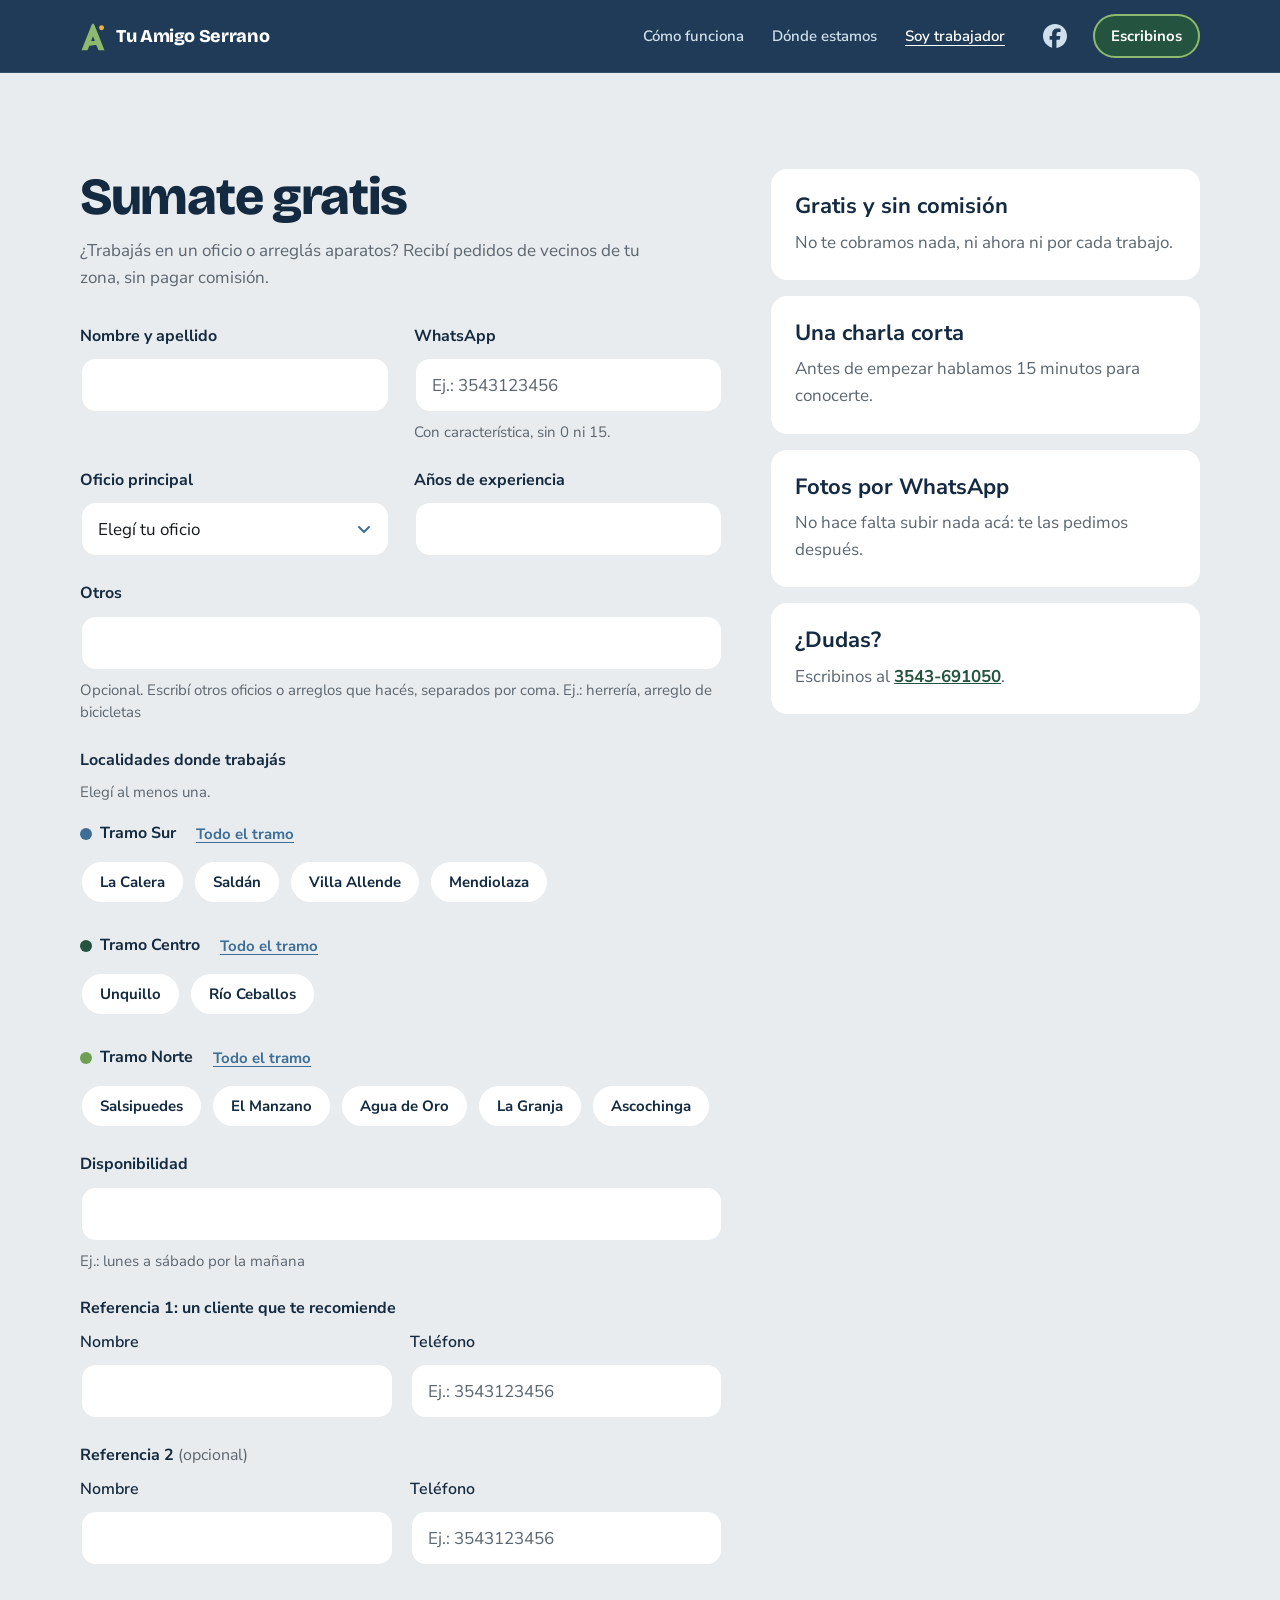
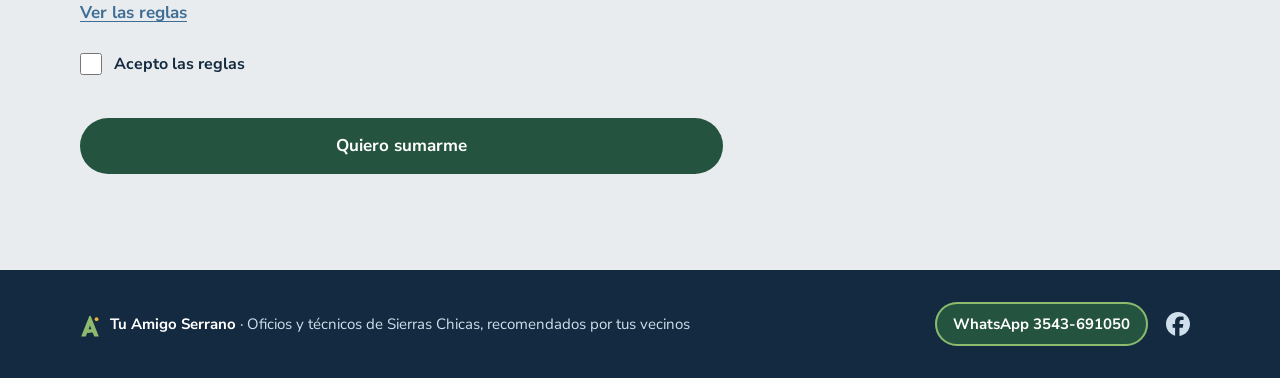
==== sumate.html @ 528a681d "Formulario: "Otros" como texto libre en lugar de los chips de oficios - Se saca la opción "Otro" del" ====
<!DOCTYPE html>
<html lang="es-AR">
<head>
  <meta charset="UTF-8">
  <meta name="viewport" content="width=device-width, initial-scale=1">

  <!-- ===== SEO básico ===== -->
  <title>Sumate gratis · Tu Amigo Serrano</title>
  <meta name="description" content="¿Trabajás en un oficio o arreglás aparatos en Sierras Chicas? Sumate gratis a Tu Amigo Serrano y recibí pedidos de vecinos de tu zona, sin pagar comisión.">
  <meta name="theme-color" content="#1F3B57">

  <!-- ===== Open Graph: cómo se ve el link al compartirlo por WhatsApp/Facebook =====
       Facebook y WhatsApp necesitan la URL COMPLETA de la imagen, no una ruta relativa. -->
  <meta property="og:type" content="website">
  <meta property="og:locale" content="es_AR">
  <meta property="og:site_name" content="Tu Amigo Serrano">
  <meta property="og:title" content="Sumate gratis · Tu Amigo Serrano">
  <meta property="og:description" content="¿Trabajás en un oficio o arreglás aparatos en Sierras Chicas? Sumate gratis a Tu Amigo Serrano y recibí pedidos de vecinos de tu zona, sin pagar comisión.">
  <meta property="og:url" content="https://tuamigoserrano.vercel.app/sumate.html">
  <meta property="og:image" content="https://tuamigoserrano.vercel.app/img/og.png">
  <meta property="og:image:width" content="1200">
  <meta property="og:image:height" content="630">
  <meta property="og:image:alt" content="Logo de Tu Amigo Serrano: una A verde con forma de cerro y un sol amarillo">
  <meta name="twitter:card" content="summary_large_image">

  <!-- ===== Ícono de la pestaña ===== -->
  <link rel="icon" href="img/favicon.svg" type="image/svg+xml">

  <!-- ===== Tipografías (Google Fonts) =====
       preconnect abre la conexión con los servidores de fuentes antes de pedirlas,
       y display=swap muestra el texto enseguida con una fuente de sistema
       mientras se descarga la definitiva (no queda la página en blanco). -->
  <link rel="preconnect" href="https://fonts.googleapis.com">
  <link rel="preconnect" href="https://fonts.gstatic.com" crossorigin>
  <link rel="stylesheet" href="https://fonts.googleapis.com/css2?family=Bricolage+Grotesque:opsz,wght@12..96,800&family=Nunito+Sans:wght@400;600;700&display=swap">

  <link rel="stylesheet" href="css/styles.css">

  <!-- defer: los scripts se ejecutan cuando terminó de cargar el HTML, en este orden -->
  <script src="js/config.js" defer></script>
  <script src="js/main.js" defer></script>
  <script src="js/alta.js" defer></script>
</head>
<body>

  <!-- Link oculto para quien navega con teclado: salta el menú y va directo al contenido -->
  <a class="saltar" href="#contenido">Ir al contenido</a>

  <!-- =====================================================
       1. HEADER (fijo arriba)
       ===================================================== -->
  <header class="cabecera">
    <div class="contenedor cabecera__fila">
      <a class="marca" href="index.html">
        <img class="marca__logo" src="img/logo.svg" alt="" width="26" height="30">
        <span>Tu Amigo Serrano</span>
      </a>

      <!-- En celular este menú se oculta con CSS (queda solo el logo y "Escribinos") -->
      <nav class="menu" aria-label="Secciones de la página">
        <ul>
          <li><a href="index.html#como-funciona">Cómo funciona</a></li>
          <li><a href="index.html#zona">Dónde estamos</a></li>
          <!-- aria-current="page": avisa al lector de pantalla que es la página en la que estás -->
          <li><a href="sumate.html" aria-current="page">Soy trabajador</a></li>
        </ul>
      </nav>

      <!-- Facebook: en celular se oculta con CSS (solo escritorio).
           El href lo pone main.js desde config.js (FACEBOOK_URL); este es el respaldo.
           El SVG es el logo oficial de Facebook (recursos de marca de Meta), en un solo color. -->
      <a class="facebook cabecera__facebook" data-facebook
         href="https://www.facebook.com/profile.php?id=61562444867883"
         target="_blank" rel="noopener" aria-label="Tu Amigo Serrano en Facebook">
        <svg viewBox="0 0 24 24" width="24" height="24" aria-hidden="true" focusable="false">
          <path fill="currentColor" d="M9.101 23.691v-7.98H6.627v-3.667h2.474v-1.58c0-4.085 1.848-5.978 5.858-5.978.401 0 .955.042 1.468.103a8.68 8.68 0 0 1 1.141.195v3.325a8.623 8.623 0 0 0-.653-.036 26.805 26.805 0 0 0-.733-.009c-.707 0-1.259.096-1.675.309a1.686 1.686 0 0 0-.679.622c-.258.42-.374.995-.374 1.752v1.297h3.919l-.386 2.103-.287 1.564h-3.246v8.245C19.396 23.238 24 18.179 24 12.044c0-6.627-5.373-12-12-12s-12 5.373-12 12c0 5.628 3.874 10.35 9.101 11.647Z"/>
        </svg>
      </a>

      <a class="boton boton--principal boton--chico"
         data-wa="general"
         href="https://wa.me/5493543691050?text=Hola!%20Vengo%20de%20la%20web"
         target="_blank" rel="noopener">Escribinos</a>
    </div>
  </header>

  <main id="contenido">

    <!-- =====================================================
         FORMULARIO DE ALTA DE TRABAJADORES
         Las respuestas van al Google Form de siempre (ver js/alta.js).
         Las opciones del desplegable y de los chips NO están acá:
         alta.js las arma desde js/config.js, así hay un solo lugar
         donde tienen que coincidir con el Google Form.
         ===================================================== -->
    <section class="seccion seccion--gris pagina-alta" id="formulario" aria-labelledby="titulo-alta">
      <div class="contenedor">
        <div class="alta">
          <div class="alta__principal">
            <h1 id="titulo-alta">Sumate gratis</h1>
            <p class="alta__bajada">¿Trabajás en un oficio o arreglás aparatos? Recibí pedidos de vecinos de tu zona, sin pagar comisión.</p>

            <!-- novalidate: apagamos los mensajes automáticos del navegador
                 para mostrar los nuestros, al lado de cada campo -->
            <form class="formulario" id="form-alta" novalidate>

              <!-- Campo trampa contra spam: una persona no lo ve ni llega con Tab;
                   los robots completan todos los campos. Si viene lleno, no se envía. -->
              <div class="formulario__trampa" aria-hidden="true">
                <label for="campo-sitio">No completes este campo</label>
                <input type="text" id="campo-sitio" name="sitio" tabindex="-1" autocomplete="off">
              </div>

              <div class="formulario__grilla">
                <div class="campo">
                  <label for="campo-nombre">Nombre y apellido</label>
                  <input type="text" id="campo-nombre" name="nombre" autocomplete="name"
                         aria-describedby="error-nombre">
                  <p class="campo__error" id="error-nombre" hidden></p>
                </div>

                <div class="campo">
                  <label for="campo-whatsapp">WhatsApp</label>
                  <!-- inputmode="numeric": en el celular abre el teclado de números -->
                  <input type="tel" id="campo-whatsapp" name="whatsapp" inputmode="numeric"
                         autocomplete="tel-national" placeholder="Ej.: 3543123456"
                         aria-describedby="ayuda-whatsapp error-whatsapp">
                  <p class="campo__ayuda" id="ayuda-whatsapp">Con característica, sin 0 ni 15.</p>
                  <p class="campo__error" id="error-whatsapp" hidden></p>
                </div>

                <div class="campo">
                  <label for="campo-oficio">Oficio principal</label>
                  <select id="campo-oficio" name="oficio" aria-describedby="error-oficio">
                    <option value="">Elegí tu oficio</option>
                    <!-- alta.js agrega acá los rubros agrupados (<optgroup>) -->
                  </select>
                  <p class="campo__error" id="error-oficio" hidden></p>
                </div>

                <div class="campo">
                  <label for="campo-experiencia">Años de experiencia</label>
                  <input type="number" id="campo-experiencia" name="experiencia" min="0" max="60"
                         inputmode="numeric" aria-describedby="error-experiencia">
                  <p class="campo__error" id="error-experiencia" hidden></p>
                </div>

                <!-- Otros oficios: texto libre, a lo ancho. Es opcional. -->
                <div class="campo campo--ancho">
                  <label for="campo-otros">Otros</label>
                  <input type="text" id="campo-otros" name="otros"
                         aria-describedby="ayuda-otros">
                  <p class="campo__ayuda" id="ayuda-otros">Opcional. Escribí otros oficios o arreglos que hacés, separados por coma. Ej.: herrería, arreglo de bicicletas</p>
                </div>

                <fieldset class="campo campo--ancho" id="grupo-localidades" aria-describedby="ayuda-localidades error-localidades">
                  <legend>Localidades donde trabajás</legend>
                  <p class="campo__ayuda" id="ayuda-localidades">Elegí al menos una.</p>
                  <div class="chips-grupos" data-chips="localidades"></div>
                  <p class="campo__error" id="error-localidades" hidden></p>
                </fieldset>

                <div class="campo campo--ancho">
                  <label for="campo-disponibilidad">Disponibilidad</label>
                  <input type="text" id="campo-disponibilidad" name="disponibilidad"
                         aria-describedby="ayuda-disponibilidad error-disponibilidad">
                  <p class="campo__ayuda" id="ayuda-disponibilidad">Ej.: lunes a sábado por la mañana</p>
                  <p class="campo__error" id="error-disponibilidad" hidden></p>
                </div>

                <!-- Solo aparece si el oficio la pide (alta.js le saca el "hidden") -->
                <div class="campo campo--ancho" id="bloque-matricula" hidden>
                  <label for="campo-matricula">Matrícula</label>
                  <input type="text" id="campo-matricula" name="matricula"
                         aria-describedby="ayuda-matricula error-matricula">
                  <p class="campo__ayuda" id="ayuda-matricula">Tu oficio la pide. Poné el número de tu matrícula.</p>
                  <p class="campo__error" id="error-matricula" hidden></p>
                </div>

                <fieldset class="campo campo--ancho referencia">
                  <legend>Referencia 1: un cliente que te recomiende</legend>
                  <div class="referencia__fila">
                    <div class="campo">
                      <label for="campo-ref1-nombre">Nombre</label>
                      <input type="text" id="campo-ref1-nombre" name="ref1Nombre" aria-describedby="error-ref1-nombre">
                      <p class="campo__error" id="error-ref1-nombre" hidden></p>
                    </div>
                    <div class="campo">
                      <label for="campo-ref1-telefono">Teléfono</label>
                      <input type="tel" id="campo-ref1-telefono" name="ref1Telefono" inputmode="numeric"
                             placeholder="Ej.: 3543123456" aria-describedby="error-ref1-telefono">
                      <p class="campo__error" id="error-ref1-telefono" hidden></p>
                    </div>
                  </div>
                </fieldset>

                <fieldset class="campo campo--ancho referencia">
                  <legend>Referencia 2 <span class="campo__opcional">(opcional)</span></legend>
                  <div class="referencia__fila">
                    <div class="campo">
                      <label for="campo-ref2-nombre">Nombre</label>
                      <input type="text" id="campo-ref2-nombre" name="ref2Nombre" aria-describedby="error-ref2-nombre">
                      <p class="campo__error" id="error-ref2-nombre" hidden></p>
                    </div>
                    <div class="campo">
                      <label for="campo-ref2-telefono">Teléfono</label>
                      <input type="tel" id="campo-ref2-telefono" name="ref2Telefono" inputmode="numeric"
                             placeholder="Ej.: 3543123456" aria-describedby="error-ref2-telefono">
                      <p class="campo__error" id="error-ref2-telefono" hidden></p>
                    </div>
                  </div>
                </fieldset>

                <div class="campo campo--ancho reglas">
                  <details class="reglas__detalle">
                    <summary>Ver las reglas</summary>
                    <ul>
                      <li>Tu Amigo Serrano no publica trabajos en grupos. Cuando un vecino necesita tu oficio en tu zona, le pasamos tu ficha con tu WhatsApp y te escribe directo.</li>
                      <li>Al sumarte, aceptás que compartamos con los vecinos tu nombre, oficio, zonas, fotos de trabajos y número de WhatsApp.</li>
                      <li>El precio y las condiciones se arreglan entre vecino y trabajador. Tu Amigo Serrano conecta: no cobra comisión ni garantiza el trabajo.</li>
                      <li>Si te escribe un vecino, respondele aunque no puedas tomar el trabajo. Si por un tiempo no podés trabajar, avisanos y te pausamos.</li>
                      <li>Después de cada trabajo le pedimos al vecino una calificación. Si varios vecinos cuentan que no respondiste o califican mal, tenemos una charla; si se repite, te damos de baja.</li>
                    </ul>
                  </details>
                  <label class="casilla" for="campo-reglas">
                    <input type="checkbox" id="campo-reglas" name="reglas" aria-describedby="error-reglas">
                    <span>Acepto las reglas</span>
                  </label>
                  <p class="campo__error" id="error-reglas" hidden></p>
                </div>
              </div>

              <button type="submit" class="boton boton--principal formulario__enviar">Quiero sumarme</button>

              <!-- Aparece solo si el envío falla (sin conexión, por ejemplo).
                   role="alert": el lector de pantalla lo lee apenas aparece. -->
              <div class="formulario__fallo" id="alta-fallo" role="alert" hidden>
                <p><strong>No pudimos enviar tus datos.</strong> Probá de nuevo o mandalos por otro lado:</p>
                <div class="formulario__fallo-botones">
                  <a class="boton boton--principal" data-wa="trabajador"
                     href="https://wa.me/5493543691050?text=Hola!%20Vengo%20de%20la%20web.%20Quiero%20sumarme%20como%20trabajador"
                     target="_blank" rel="noopener">Mandalos por WhatsApp</a>
                  <a class="boton boton--contorno" data-form-publico
                     href="https://docs.google.com/forms/d/e/1FAIpQLScAekNS8ABDVobP8eklaVd2Vm4YQK9P3HWnzALeqefobJh5tw/viewform"
                     target="_blank" rel="noopener">Completar el formulario de Google</a>
                </div>
              </div>

              <!-- Sin JavaScript el formulario no puede enviar: ofrecemos el de Google -->
              <noscript>
                <p class="formulario__sin-js">Para sumarte, completá el
                  <a href="https://docs.google.com/forms/d/e/1FAIpQLScAekNS8ABDVobP8eklaVd2Vm4YQK9P3HWnzALeqefobJh5tw/viewform" target="_blank" rel="noopener">formulario de Google</a>.</p>
              </noscript>
            </form>

            <!-- Reemplaza al formulario cuando se envió bien. tabindex="-1" deja
                 mandarle el foco desde JS, para que el lector de pantalla lo lea. -->
            <div class="alta__listo" id="alta-listo" tabindex="-1" hidden>
              <p></p>
            </div>
          </div>

          <!-- Tarjetas al costado (en celular quedan debajo del botón) -->
          <ul class="alta__tarjetas">
            <li class="razon">
              <h3>Gratis y sin comisión</h3>
              <p>No te cobramos nada, ni ahora ni por cada trabajo.</p>
            </li>
            <li class="razon">
              <h3>Una charla corta</h3>
              <p>Antes de empezar hablamos 15 minutos para conocerte.</p>
            </li>
            <li class="razon">
              <h3>Fotos por WhatsApp</h3>
              <p>No hace falta subir nada acá: te las pedimos después.</p>
            </li>
            <li class="razon">
              <h3>¿Dudas?</h3>
              <p>Escribinos al
                <a class="alta__link" data-wa="general"
                   href="https://wa.me/5493543691050?text=Hola!%20Vengo%20de%20la%20web"
                   target="_blank" rel="noopener"><span data-wa-numero>3543-691050</span></a>.</p>
            </li>
          </ul>
        </div>
      </div>
    </section>

  </main>


  <!-- =====================================================
       9. FOOTER
       ===================================================== -->
  <footer class="pie">
    <div class="contenedor pie__fila">
      <p class="pie__marca">
        <img src="img/logo.svg" alt="" width="20" height="24">
        <span><strong>Tu Amigo Serrano</strong> · Oficios y técnicos de Sierras Chicas, recomendados por tus vecinos</span>
      </p>
      <div class="pie__acciones">
        <!-- El número (data-wa-numero) lo completa main.js desde config.js -->
        <a class="boton boton--principal boton--chico pie__whatsapp"
           data-wa="general"
           href="https://wa.me/5493543691050?text=Hola!%20Vengo%20de%20la%20web"
           target="_blank" rel="noopener">WhatsApp <span data-wa-numero>3543-691050</span></a>
        <a class="facebook" data-facebook
           href="https://www.facebook.com/profile.php?id=61562444867883"
           target="_blank" rel="noopener" aria-label="Tu Amigo Serrano en Facebook">
          <svg viewBox="0 0 24 24" width="24" height="24" aria-hidden="true" focusable="false">
            <path fill="currentColor" d="M9.101 23.691v-7.98H6.627v-3.667h2.474v-1.58c0-4.085 1.848-5.978 5.858-5.978.401 0 .955.042 1.468.103a8.68 8.68 0 0 1 1.141.195v3.325a8.623 8.623 0 0 0-.653-.036 26.805 26.805 0 0 0-.733-.009c-.707 0-1.259.096-1.675.309a1.686 1.686 0 0 0-.679.622c-.258.42-.374.995-.374 1.752v1.297h3.919l-.386 2.103-.287 1.564h-3.246v8.245C19.396 23.238 24 18.179 24 12.044c0-6.627-5.373-12-12-12s-12 5.373-12 12c0 5.628 3.874 10.35 9.101 11.647Z"/>
          </svg>
        </a>
      </div>
    </div>
  </footer>

</body>
</html>
---- css/styles.css ----
/* =========================================================
   TU AMIGO SERRANO · Estilos
   ---------------------------------------------------------
   Enfoque "mobile first": los estilos base son para celular
   y con @media (min-width: ...) agregamos cambios para
   pantallas más anchas.

   Índice
   1. Variables (colores, tipografías, medidas)
   2. Base y reseteo
   3. Utilidades: contenedor, secciones, botones
   4. Header
   5. Hero
   6. Cómo funciona
   7. Oficios
   8. Por qué
   9. Dónde estamos
   10. Trabajadores: acceso y formulario de alta (y el ícono de Facebook)
   11. Preguntas frecuentes
   12. Footer
   13. Botón flotante
   14. Pantallas medianas y grandes
   15. Movimiento reducido
   ========================================================= */


/* ---------- 1. Variables ---------- */
:root {
  /* Paleta de la marca */
  --azul-profundo: #142A40;
  --azul-noche: #1F3B57;
  --azul-lago: #3E6E96;
  --celeste-niebla: #CFE0EC;
  --verde-loma: #8DBA6E;
  --verde-serrano: #24543F;
  --verde-serrano-hover: #2E6A50;     /* hover del botón principal */
  --verde-loma-texto: #6E9F55;        /* verde loma que se lee sobre blanco (textos grandes, íconos) */
  --amarillo-sol: #F2B33D;
  --negro-carbon: #15191D;
  --gris-piedra: #5B6670;
  --gris-niebla: #E9ECEE;
  --blanco: #FFFFFF;
  --rojo-error: #B42318;              /* SOLO errores de formulario (agregado 23/11) */

  /* Colores de cada tramo (pueblos, mapa y formulario de alta) */
  --color-sur: var(--azul-lago);
  --color-centro: var(--verde-serrano);
  --color-norte: var(--verde-loma-texto);

  /* Tipografías */
  --fuente-titulos: "Bricolage Grotesque", system-ui, sans-serif;
  --fuente-texto: "Nunito Sans", system-ui, sans-serif;

  /* Tamaños de letra con clamp(mínimo, ideal, máximo):
     crecen con el ancho de pantalla (vw) pero nunca pasan los límites. */
  --tam-h1: clamp(2.25rem, 1.6rem + 2.8vw, 3.25rem);    /* 36px → 52px */
  --tam-h2: clamp(1.875rem, 1.55rem + 1.4vw, 2.5rem);   /* 30px → 40px */
  --tam-h3: clamp(1.1875rem, 1.1rem + 0.4vw, 1.375rem); /* 19px → 22px */
  --tam-texto: 1.0625rem;                               /* 17px */
  --tam-chico: 0.9375rem;                               /* 15px */

  /* Medidas */
  --ancho-max: 1120px;
  --margen-lateral: 16px;
  --alto-header: 64px;

  /* Radios: más grande cuanto más grande es la pieza */
  --radio-bloque: 28px;
  --radio-tarjeta: 16px;
  --radio-pildora: 999px;

  /* Color del contorno de foco (se cambia en zonas oscuras) */
  --foco: var(--azul-lago);
}


/* ---------- 2. Base y reseteo ---------- */
*,
*::before,
*::after {
  box-sizing: border-box;
}

html {
  scroll-behavior: smooth;           /* las anclas (#seccion) se deslizan suave */
  -webkit-text-size-adjust: 100%;
}

body {
  margin: 0;
  background: var(--blanco);
  color: var(--negro-carbon);
  font-family: var(--fuente-texto);
  font-size: var(--tam-texto);
  line-height: 1.6;
}

h1, h2, h3, p, ul, ol {
  margin: 0;
}

h1, h2 {
  font-family: var(--fuente-titulos);
  font-weight: 800;
  letter-spacing: -0.025em;          /* levemente negativo, como pide la marca */
  line-height: 1.08;
  color: var(--azul-profundo);
  text-wrap: balance;                /* reparte mejor las palabras entre líneas */
}

h1 { font-size: var(--tam-h1); }
h2 { font-size: var(--tam-h2); margin-bottom: 1.75rem; }

h3 {
  font-size: var(--tam-h3);
  font-weight: 700;
  line-height: 1.25;
  color: var(--azul-profundo);
}

/* El atributo hidden siempre oculta, aunque una clase le ponga display */
[hidden] {
  display: none !important;
}

img, svg {
  display: block;
  max-width: 100%;
}

a {
  color: inherit;
}

/* Foco visible para quien navega con teclado (Tab).
   :focus-visible no aparece al hacer clic con el mouse. */
:focus-visible {
  outline: 3px solid var(--foco);
  outline-offset: 3px;
  border-radius: 4px;
}

/* Las secciones quedan un poco más abajo al saltar con un ancla,
   para que el header fijo no tape el título. */
[id] {
  scroll-margin-top: calc(var(--alto-header) + 12px);
}

/* Link "Ir al contenido": escondido hasta que recibe foco */
.saltar {
  position: absolute;
  left: 16px;
  top: -100px;
  z-index: 100;
  padding: 12px 16px;
  background: var(--verde-serrano);
  color: var(--blanco);
  font-weight: 700;
  border-radius: 8px;
}
.saltar:focus {
  top: 12px;
}


/* ---------- 3. Utilidades ---------- */

/* Contenedor centrado de 1120px como máximo */
.contenedor {
  width: 100%;
  max-width: calc(var(--ancho-max) + var(--margen-lateral) * 2);
  margin-inline: auto;
  padding-inline: var(--margen-lateral);
}

.contenedor--angosto {
  max-width: calc(820px + var(--margen-lateral) * 2);
}

/* Espaciado vertical de todas las secciones */
.seccion {
  padding-block: clamp(56px, 9vw, 96px);
}

/* Para secciones que siguen a otra del mismo color: sin espacio arriba */
.seccion--sin-arriba {
  padding-top: 0;
}

.seccion--gris {
  background: var(--gris-niebla);
}

/* Botones: son <a> con aspecto de botón */
.boton {
  display: inline-flex;
  align-items: center;
  justify-content: center;
  min-height: 48px;                  /* más de 44px: fácil de tocar con el dedo */
  padding: 10px 24px;
  border-radius: var(--radio-pildora);
  font-family: var(--fuente-texto);
  font-weight: 700;
  font-size: 1rem;
  line-height: 1.2;
  text-align: center;
  text-decoration: none;
  transition: background-color 0.15s, border-color 0.15s;
}

.boton--principal {
  background: var(--verde-serrano);
  color: var(--blanco);
  /* borde verde loma: separa el botón de los fondos azul noche */
  box-shadow: inset 0 0 0 2px var(--verde-loma);
}
.boton--principal:hover {
  background: var(--verde-serrano-hover);
}

.boton--secundario {
  border: 2px solid var(--celeste-niebla);
  color: var(--blanco);
}
.boton--secundario:hover {
  background: rgba(207, 224, 236, 0.12);
}

.boton--chico {
  min-height: 44px;
  padding: 8px 18px;
  font-size: 0.9375rem;
}

/* Lista horizontal separada por puntos "·" (localidades, herramientas).
   El punto lo agrega el CSS DESPUÉS de cada elemento menos el último:
   así, si la línea se corta, el punto queda al final y no al principio. */
.lista-puntos {
  display: flex;
  flex-wrap: wrap;
  padding: 0;
  list-style: none;
}
.lista-puntos li:not(:last-child)::after {
  content: "·";
  margin-inline: 0.45em;
  opacity: 0.7;
}


/* ---------- 4. Header ---------- */
.cabecera {
  position: sticky;                  /* queda pegado arriba al bajar */
  top: 0;
  z-index: 50;
  background: var(--azul-noche);
  border-bottom: 1px solid rgba(207, 224, 236, 0.12);
  --foco: var(--amarillo-sol);
}

.cabecera__fila {
  display: flex;
  align-items: center;
  justify-content: space-between;
  gap: 16px;
  min-height: var(--alto-header);
}

.marca {
  display: flex;
  align-items: center;
  gap: 10px;
  min-height: 44px;
  color: var(--blanco);
  font-family: var(--fuente-titulos);
  font-weight: 800;
  font-size: 1.125rem;
  letter-spacing: -0.02em;
  text-decoration: none;
  white-space: nowrap;               /* el nombre nunca se parte en dos líneas */
}

.marca__logo {
  width: 26px;
  height: auto;
}

/* En celular el menú no se muestra (ver media query más abajo) */
.menu {
  display: none;
}

.menu ul {
  display: flex;
  gap: 4px;
  padding: 0;
  list-style: none;
}

.menu a {
  display: inline-flex;
  align-items: center;
  min-height: 44px;
  padding-inline: 12px;
  color: var(--celeste-niebla);
  font-weight: 600;
  font-size: 0.9375rem;
  text-decoration: none;
}
/* La página en la que estás (sumate.html): blanco y subrayado */
.menu a[aria-current="page"] {
  color: var(--blanco);
  text-decoration: underline;
  text-underline-offset: 4px;
}
.menu a:hover {
  color: var(--blanco);
  text-decoration: underline;
  text-underline-offset: 4px;
}


/* ---------- 5. Hero ---------- */
.hero {
  position: relative;
  background: var(--azul-noche);
  color: var(--celeste-niebla);
  padding-top: 32px;
  /* espacio extra abajo para la silueta de las sierras */
  padding-bottom: clamp(170px, 19vw, 250px);   /* lugar para la cinta de oficios y las sierras */
  --foco: var(--amarillo-sol);
  overflow-x: clip;                  /* las lomas son más anchas que la pantalla para poder moverse */
}

.hero__grilla {
  display: grid;
  gap: 24px;
}

.hero__texto {
  max-width: 34rem;
}

.hero__antetitulo {
  margin-bottom: 14px;
  color: var(--verde-loma);
  font-weight: 700;
  font-size: 0.8125rem;
  letter-spacing: 0.1em;
  text-transform: uppercase;
}

.hero h1 {
  color: var(--blanco);
}

.hero__bajada {
  margin-top: 18px;
  font-size: 1.125rem;
  max-width: 30rem;
}

.hero__botones {
  display: flex;
  flex-wrap: wrap;
  gap: 12px;
  margin-top: 28px;
}

.hero__nota {
  margin-top: 16px;
  font-size: var(--tam-chico);
}

/* ---------- Ejemplo del hero: pedido de Claudia + card de Diego ----------
   .hero__visual es la "mesa": la foto ocupa todo y las dos tarjetas se
   apoyan encima con position: absolute (en % para que acompañen el tamaño).
   Al cargar aparecen en orden: pedido → línea → card. */
.hero__visual {
  position: relative;
  /* Ancho máximo: en tablet la foto no crece tanto, y así el pedido
     (que asoma 8% arriba) y la card (16% abajo) entran en estos márgenes
     sin tapar la nota ni la cinta de oficios. */
  max-width: 440px;
  margin-top: 40px;                  /* lugar para el pedido que asoma por arriba */
  margin-bottom: 80px;               /* y para la card que asoma por abajo */
}
.hero__visual .hero__foto { aspect-ratio: 1 / 1; }   /* en celular, cuadrada: entran las dos tarjetas */
.hero__conexion {
  position: absolute;
  inset: 0;
  width: 100%;
  height: 100%;
  z-index: 2;
  overflow: visible;
  pointer-events: none;
  transform: scaleX(-1);             /* en celular va de izquierda a derecha */
  animation: aparece 0.5s ease-out 1s both;
}
.hero__conexion path {
  fill: none;
  stroke: var(--verde-loma);
  stroke-width: 2.5;
  stroke-dasharray: 6 6;
  vector-effect: non-scaling-stroke; /* el grosor no se deforma con el viewBox */
}

.pedido {
  position: absolute;
  z-index: 3;
  top: -8%;
  left: 3%;
  width: 66%;
  max-width: 270px;
  padding: 12px;
  border: 2px solid var(--celeste-niebla);
  border-radius: 14px;
  background: var(--azul-profundo);
  color: var(--blanco);
  box-shadow: 0 12px 28px rgba(0, 0, 0, 0.45);
  rotate: -3deg;
  animation: aparece 0.5s ease-out 0.5s both;
}
.pedido__cabecera {
  display: flex;
  align-items: center;
  gap: 10px;
}
.pedido__inicial {
  display: grid;
  place-items: center;
  flex: none;
  width: 36px;
  height: 36px;
  border-radius: 50%;
  background: var(--verde-loma);
  color: var(--azul-profundo);
  font-family: var(--fuente-titulos);
  font-weight: 800;
}
.pedido__chat {
  display: block;
  white-space: nowrap;
  font-size: 0.75rem;
  color: var(--celeste-niebla);
}
.pedido__nombre {
  display: block;
  font-family: var(--fuente-titulos);
  font-weight: 800;
  font-size: 1rem;
}
/* El mensaje, como un globito de chat */
.pedido__mensaje {
  margin: 10px 0 0;
  padding: 8px 10px;
  border-radius: 10px 10px 10px 3px;
  background: rgba(207, 224, 236, 0.14);
  font-size: 0.9375rem;
  line-height: 1.35;
}

.hero__card {
  position: absolute;
  z-index: 2;
  right: 3%;
  bottom: -16%;
  width: 50%;
  height: auto;
  border-radius: 12px;
  box-shadow: 0 18px 40px rgba(10, 20, 35, 0.45);
  rotate: -4deg;
  transition: rotate 0.25s, translate 0.25s, scale 0.25s, box-shadow 0.25s;
  animation: aparece 0.5s ease-out 1.3s both;
}
/* Al pasar el mouse: se endereza y se levanta */
.hero__visual:hover .hero__card {
  rotate: 0deg;
  translate: 0 -8px;
  scale: 1.04;
  box-shadow: 0 28px 56px rgba(10, 20, 35, 0.55);
}

@keyframes aparece {
  from { opacity: 0; transform: translateY(12px); }
}
/* La línea no puede usar transform en la animación (ya tiene scaleX) */
.hero__conexion { animation-name: aparece-linea; }
@keyframes aparece-linea {
  from { opacity: 0; }
}

/* ---------- Cinta de oficios del hero ----------
   Una fila de botones que se desliza sin fin. El truco: la lista está
   dos veces seguida (main.js la copia) y la animación corre la pista
   justo la mitad (-50%). Cuando termina, vuelve al inicio, y como la
   segunda mitad es igual a la primera, no se nota el salto. */
.cinta {
  position: absolute;
  left: 0;
  right: 0;
  bottom: clamp(80px, 8.5vw, 120px);   /* apoyada justo arriba de las lomas */
  z-index: 1;
  overflow: hidden;
  /* los bordes se desvanecen: la máscara es transparente en las puntas */
  -webkit-mask-image: linear-gradient(90deg, transparent, #000 8%, #000 92%, transparent);
          mask-image: linear-gradient(90deg, transparent, #000 8%, #000 92%, transparent);
}
.cinta__pista {
  display: flex;
  width: max-content;
  animation: cinta-pasa 45s linear infinite;
}
/* Con el mouse encima o al llegar con Tab, se frena para poder tocar */
.cinta:hover .cinta__pista,
.cinta:focus-within .cinta__pista {
  animation-play-state: paused;
}
.cinta__lista {
  display: flex;
  gap: 12px;
  margin: 0;
  padding: 4px 12px 4px 0;            /* el 12px de la derecha = el gap, así las dos mitades miden igual */
  list-style: none;
}
.cinta__oficio {
  display: inline-flex;
  align-items: center;
  min-height: 40px;
  padding: 6px 16px;
  border: 1.5px solid rgba(207, 224, 236, 0.45);
  border-radius: var(--radio-pildora);
  background: rgba(255, 255, 255, 0.06);
  color: var(--celeste-niebla);
  font-weight: 700;
  font-size: 0.875rem;
  white-space: nowrap;
  text-decoration: none;
  transition: background-color 0.15s, border-color 0.15s;
}
.cinta__oficio:hover {
  background: var(--verde-serrano);
  border-color: var(--verde-loma);
  color: var(--blanco);
}
@keyframes cinta-pasa {
  to { transform: translateX(-50%); }
}

/* Foto de la zona. En celular va debajo del texto, apaisada. */
.hero__foto {
  margin: 8px 0 0;
  border-radius: var(--radio-bloque);
  overflow: hidden;
  aspect-ratio: 16 / 10;
}
.hero__foto img {
  width: 100%;
  height: 100%;
  object-fit: cover;
  object-position: 50% 30%;
}

/* ---------- Sierras del hero: dos capas y el sol ----------
   El sol va detrás de las lomas (en el HTML está antes) y sale una vez. */
.hero__sierras {
  position: absolute;
  left: 0;
  bottom: -1px;                       /* -1px evita una rayita con la sección de abajo */
  width: 100%;
  height: clamp(70px, 10vw, 150px);
}
.hero__sierras { overflow: visible; }
/* Las lomas se ondulan al scrollear: main.js redibuja su forma
   (el atributo "d" del path) en cada cuadro. Ver main.js. */
.hero__loma-atras    { fill: #2D5374; }            /* azul lago mezclado con el cielo */
.hero__loma-adelante { fill: var(--verde-serrano); }
.hero__sol {
  position: absolute;
  left: clamp(40px, 16vw, 230px);
  bottom: clamp(36px, 5.5vw, 80px);    /* asoma entre las lomas, debajo de la cinta */
  width: clamp(24px, 2.6vw, 38px);
  height: auto;
  fill: var(--amarillo-sol);
  translate: 0 calc(var(--scroll, 0) * 60px);   /* al bajar, el sol se esconde */
  animation: sol-sale 2.4s cubic-bezier(0.2, 0.7, 0.2, 1) 0.3s both;
}
@keyframes sol-sale {
  from { transform: translateY(70px); }
  to   { transform: translateY(0); }
}


/* ---------- 6. Cómo funciona ---------- */
.pasos {
  display: grid;
  gap: 16px;
  padding: 0;
  list-style: none;
}

.paso {
  padding: 24px;
  background: var(--gris-niebla);
  border-radius: var(--radio-tarjeta);
}

/* Animación de "Cómo funciona" (una sola vez, al llegar a la sección).
   main.js agrega "pasos--animado" al cargar y "pasos--en-vista" cuando se ve.
   Sin JavaScript, los pasos se ven normales. */
.pasos--animado .paso {
  opacity: 0;
  transform: translateY(14px);
}
.pasos--en-vista .paso {
  animation: paso-aparece 0.5s ease-out forwards;
}
.pasos--en-vista .paso:nth-child(2) { animation-delay: 0.25s; }
.pasos--en-vista .paso:nth-child(3) { animation-delay: 0.5s; }
@keyframes paso-aparece {
  /* "none" (y no translateY(0)) para que al terminar la tarjeta no quede
     como capa aparte y la pelotita pueda pasar por debajo de los números */
  to { opacity: 1; transform: none; }
}

/* Pelotita que recorre los pasos (solo en pantallas anchas, ver sección 14).
   main.js la mueve según cuánto scrolleaste dentro de la sección y
   le pone "paso__numero--alcanzado" a cada número que ya pasó. */
.pasos { position: relative; z-index: 0; }
.pasos__pelotita { display: none; }
.paso__numero {
  position: relative;
  z-index: 2;                        /* por encima de la pelotita */
  transition: background-color 0.3s, transform 0.3s;
}
.paso__numero.paso__numero--alcanzado {   /* doble clase: gana a la regla de .paso__numero */
  background: var(--verde-serrano);
  transform: scale(1.12);
}

.paso__numero {
  display: grid;
  place-items: center;
  width: 40px;
  height: 40px;
  margin-bottom: 16px;
  border-radius: 50%;
  background: var(--azul-noche);
  color: var(--blanco);
  font-family: var(--fuente-titulos);
  font-weight: 800;
  font-size: 1.125rem;
}

.paso h3,
.razon h3 {
  margin-bottom: 8px;
}

.paso p,
.razon p {
  color: var(--gris-piedra);
}


/* ---------- 7. Rubros ---------- */
.rubros {
  display: grid;
  gap: 24px;
}
.rubros__grupo h3 {
  margin-bottom: 10px;
  font-size: 1.0625rem;
  color: var(--azul-noche);
}
.rubros__mas {
  display: flex;
  flex-wrap: wrap;
  align-items: center;
  gap: 12px;
  margin-top: 24px;
  color: var(--gris-piedra);
}
.oficios {
  display: flex;
  flex-wrap: wrap;
  gap: 10px;
  padding: 0;
  list-style: none;
}

.etiqueta {
  display: inline-flex;
  align-items: center;
  min-height: 44px;
  padding: 8px 18px;
  border: 2px solid var(--gris-niebla);
  border-radius: var(--radio-pildora);
  background: var(--blanco);
  color: var(--azul-profundo);
  font-weight: 700;
  font-size: var(--tam-chico);
}

/* El link "¿No lo ves? Preguntanos": borde punteado para que se note que se toca */
.etiqueta--otro {
  border: 2px dashed var(--azul-lago);
  text-decoration: none;
}
.etiqueta--otro:hover {
  background: var(--celeste-niebla);
  border-style: solid;
}

/* La sección entera en verde serrano: el bloque de color de la marca.
   Títulos en blanco y verde loma, chips blancos con texto verde. */
.seccion--verde {
  background: var(--verde-serrano);
  color: var(--celeste-niebla);
  --foco: var(--amarillo-sol);       /* el contorno de teclado se tiene que ver sobre verde */
}
.seccion--verde h2 { color: var(--blanco); }
.seccion--verde .rubros__grupo h3 { color: var(--verde-loma); }
.seccion--verde .rubros__mas { color: var(--celeste-niebla); }
.seccion--verde .etiqueta {
  border-color: var(--blanco);
  color: var(--verde-serrano);
}
.seccion--verde .etiqueta--otro {
  background: transparent;
  border: 2px dashed var(--verde-loma);
  color: var(--blanco);
}
.seccion--verde .etiqueta--otro:hover {
  background: rgba(255, 255, 255, 0.1);
  border-style: solid;
}


/* ---------- 8. Por qué ---------- */
.razones {
  display: grid;
  gap: 16px;
  padding: 0;
  list-style: none;
}

.razon {
  padding: 24px;
  background: var(--blanco);
  border-radius: var(--radio-tarjeta);
}



/* ---------- 9. Dónde estamos: pueblos + mapa real ----------
   A la izquierda, el título y los pueblos por tramo (botones).
   A la derecha, el mapa (Leaflet + OpenStreetMap). */
.zona {
  display: grid;
  gap: 24px;
}
.zona__texto > p {
  max-width: 28rem;
  margin-top: -0.75rem;
  color: var(--gris-piedra);
}
.zona__texto > .zona__nota {
  margin-top: 20px;
  font-size: var(--tam-chico);
}

.tramos {
  display: grid;
  gap: 16px;
  margin-top: 20px;
  padding: 0;
  list-style: none;
}
.tramo--sur    { --color-tramo: var(--color-sur); }
.tramo--centro { --color-tramo: var(--color-centro); }
.tramo--norte  { --color-tramo: var(--color-norte); }
.tramo__nombre {
  display: flex;
  align-items: center;
  gap: 8px;
  margin-bottom: 8px;
  font-size: 1rem;
}
.tramo__nombre::before {
  content: "";
  width: 12px;
  height: 12px;
  border-radius: 50%;
  background: var(--color-tramo);
}
.tramo__pueblos {
  display: flex;
  flex-wrap: wrap;
  gap: 8px;
  padding: 0;
  list-style: none;
}
.chip-pueblo {
  min-height: 44px;
  padding: 8px 16px;
  border: 2px solid var(--gris-niebla);
  border-radius: var(--radio-pildora);
  background: var(--blanco);
  color: var(--azul-profundo);
  font: inherit;
  font-weight: 700;
  font-size: var(--tam-chico);
  cursor: pointer;
  transition: border-color 0.15s, background-color 0.15s;
}
.chip-pueblo:hover { border-color: var(--color-tramo); }
.chip-pueblo[aria-pressed="true"] {
  background: var(--color-tramo);
  border-color: var(--color-tramo);
  color: var(--blanco);
}

/* El mapa */
.zona__marco {
  position: relative;
  /* Leaflet usa z-index altos (hasta 1000) para sus capas y botones.
     "isolation: isolate" los encierra dentro del marco: así el mapa
     nunca pasa por encima del header fijo (que tiene z-index 50). */
  isolation: isolate;
  z-index: 0;
  border: 1px solid #D5DCE1;
  border-radius: var(--radio-tarjeta);
  overflow: hidden;
}
.zona__mapa {
  height: min(70vh, 640px);
  min-height: 380px;
  background: var(--gris-niebla);        /* se ve mientras cargan las imágenes */
}
.zona__capas {                            /* botones Mapa / Satélite, arriba a la derecha (el zoom de Leaflet va a la izquierda) */
  position: absolute;
  top: 12px;
  right: 12px;
  z-index: 500;                           /* por encima de las capas de Leaflet */
  display: flex;
  overflow: hidden;
  border-radius: 10px;
  background: var(--blanco);
  box-shadow: 0 1px 4px rgba(20, 42, 64, 0.3);
}
.zona__capas button {
  min-height: 40px;
  padding: 8px 14px;
  border: 0;
  background: var(--blanco);
  color: var(--azul-profundo);
  font: inherit;
  font-weight: 700;
  font-size: 0.875rem;
  cursor: pointer;
}
.zona__capas button[aria-pressed="true"] {
  background: var(--azul-profundo);
  color: var(--blanco);
}

/* Pin de cada pueblo (lo arma js/mapa.js con un SVG) */
.pin-pueblo svg {
  width: 100%;
  height: 100%;
  filter: drop-shadow(0 2px 2px rgba(20, 42, 64, 0.35));
}
/* Nombre al lado del pin: etiqueta blanca simple, sin la flechita de Leaflet */
.etiqueta-pueblo {
  padding: 2px 8px;
  border: 0;
  border-radius: 6px;
  background: var(--blanco);
  box-shadow: 0 1px 3px rgba(20, 42, 64, 0.3);
  color: var(--azul-profundo);
  font-family: var(--fuente-texto);
  font-weight: 700;
  font-size: 0.8125rem;
}
.etiqueta-pueblo::before { display: none; }
.etiqueta-ruta {
  font-family: var(--fuente-texto);
  font-weight: 700;
  color: var(--verde-serrano);
}

/* Globo que aparece al elegir un pueblo (lo arma Leaflet) */
.globo-pueblo { font-family: var(--fuente-texto); color: var(--azul-profundo); }
.globo-pueblo strong {
  display: block;
  font-family: var(--fuente-titulos);
  font-weight: 800;
  font-size: 1.125rem;
}
.globo-pueblo span { color: var(--gris-piedra); font-size: 0.8125rem; }
.globo-pueblo .boton { margin-top: 10px; color: var(--blanco); }

@media (min-width: 900px) {
  .zona {
    grid-template-columns: minmax(0, 0.8fr) minmax(0, 1.4fr);
    align-items: start;
    gap: 40px;
  }
}


/* ---------- 10. Trabajadores: acceso en la portada y formulario (sumate.html) ----------
   La portada reusa .alta y .alta__tarjetas para el acceso directo;
   el formulario completo vive en sumate.html.
   Fondo gris niebla (lo pone .seccion--gris). Campos blancos con
   radio-tarjeta y chips con el mismo estilo que las etiquetas.
   En celular, una columna: formulario, botón y abajo las tarjetas.
   En escritorio: formulario (60%) | tarjetas (40%), ver sección 14. */
.alta {
  display: grid;
  gap: 48px;
  --foco: var(--verde-serrano);          /* contorno de teclado en verde serrano */
}
/* En la portada el título es h2; en sumate.html es el h1 de la página */
.alta h1,
.alta h2 {
  margin-bottom: 12px;
}
.alta__bajada {
  max-width: 36rem;
  margin-bottom: 32px;
  color: var(--gris-piedra);
}

.formulario__grilla {
  display: grid;
  gap: 24px;
}

/* Cada campo: etiqueta, control, ayuda y error, uno debajo del otro */
.campo {
  display: grid;
  gap: 8px;
  align-content: start;
  min-width: 0;                          /* deja que el campo se achique en pantallas chicas */
}
fieldset.campo {                         /* el fieldset trae borde y márgenes de fábrica */
  margin: 0;
  padding: 0;
  border: 0;
}
.campo label,
.campo legend {
  padding: 0;
  color: var(--azul-profundo);
  font-weight: 700;
  font-size: 1rem;
}
.campo legend {
  margin-bottom: 8px;
}
.campo__opcional {
  color: var(--gris-piedra);
  font-weight: 400;
}
.campo__ayuda {
  color: var(--gris-piedra);
  font-size: var(--tam-chico);
  line-height: 1.5;
}
.campo__error {
  color: var(--rojo-error);
  font-size: var(--tam-chico);
  font-weight: 700;
  line-height: 1.5;
}

/* Cajas de texto y desplegable */
.campo input:is([type="text"], [type="tel"], [type="number"]),
.campo select {
  width: 100%;
  min-height: 56px;
  padding: 12px 16px;
  border: 2px solid var(--gris-niebla);
  border-radius: var(--radio-tarjeta);
  background-color: var(--blanco);
  color: var(--negro-carbon);
  font: inherit;
}
.campo input::placeholder {
  color: var(--gris-piedra);
}
/* Desplegable: sacamos la flecha de fábrica y dibujamos una en azul lago */
.campo select {
  appearance: none;
  padding-right: 48px;
  background-image: url("data:image/svg+xml,%3Csvg xmlns='http://www.w3.org/2000/svg' viewBox='0 0 16 16'%3E%3Cpath d='M3 6l5 5 5-5' fill='none' stroke='%233E6E96' stroke-width='2' stroke-linecap='round' stroke-linejoin='round'/%3E%3C/svg%3E");
  background-repeat: no-repeat;
  background-position: right 16px center;
  background-size: 16px;
  cursor: pointer;
}
/* Foco: borde y contorno verde serrano. El radio se repite porque la
   regla general de :focus-visible (sección 2) lo pone en 4px. */
.campo input:focus-visible,
.campo select:focus-visible {
  border-color: var(--verde-serrano);
  border-radius: var(--radio-tarjeta);
  outline-offset: 2px;
}
/* Campo con error (aria-invalid lo pone alta.js).
   Especificidad: tiene que pesar igual que la regla de las cajas de arriba
   (.campo input:is([type=...]) = 0,2,1); como está escrita después, gana. */
.campo :is(input, select)[aria-invalid="true"] {
  border-color: var(--rojo-error);
}

/* Chips para tocar (Otros oficios, Localidades).
   Adentro de cada chip hay una casilla real: invisible a la vista,
   pero el teclado y el lector de pantalla la usan normalmente. */
.chips-grupos {
  display: grid;
  gap: 20px;
}
.chips-grupo__titulo {
  margin-bottom: 8px;
  color: var(--gris-piedra);
  font-weight: 700;
  font-size: var(--tam-chico);
}
.chips-grupo__cabeza {
  display: flex;
  flex-wrap: wrap;
  align-items: center;
  gap: 4px 16px;
  margin-bottom: 4px;
}
.chips-grupo__cabeza .tramo__nombre {   /* "Tramo Sur" con su puntito de color */
  margin: 0;
  color: var(--azul-profundo);
  font-size: 1rem;
}
.chips {
  display: flex;
  flex-wrap: wrap;
  gap: 8px;
}
.chip-opcion {
  position: relative;
  display: inline-flex;
  cursor: pointer;
}
.chip-opcion input {
  position: absolute;
  width: 1px;
  height: 1px;
  margin: 0;
  opacity: 0;
}
.chip-opcion span {
  display: inline-flex;
  align-items: center;
  min-height: 44px;
  padding: 8px 18px;
  border: 2px solid var(--gris-niebla);
  border-radius: var(--radio-pildora);
  background: var(--blanco);
  color: var(--azul-profundo);
  font-weight: 700;
  font-size: var(--tam-chico);
  transition: background-color 0.15s, border-color 0.15s;
}
.chip-opcion:hover span {
  border-color: var(--verde-serrano);
}
/* Elegido: verde serrano con texto blanco y una tilde */
.chip-opcion input:checked + span {
  background: var(--verde-serrano);
  border-color: var(--verde-serrano);
  color: var(--blanco);
}
.chip-opcion input:checked + span::before {
  content: "✓";
  margin-right: 6px;
}
.chip-opcion input:focus-visible + span {
  outline: 3px solid var(--foco);
  outline-offset: 2px;
}

/* Botón "Todo el tramo": parece un link, pero es un botón */
.chips-grupo__todo {
  min-height: 44px;
  padding: 0 4px;
  border: 0;
  background: none;
  color: var(--azul-lago);
  font: inherit;
  font-weight: 700;
  font-size: var(--tam-chico);
  text-decoration: underline;
  text-underline-offset: 3px;
  cursor: pointer;
}
.chips-grupo__todo[aria-pressed="true"]::before {
  content: "✓ ";
}

/* Referencias: nombre | teléfono */
.referencia__fila {
  display: grid;
  gap: 16px;
}
.referencia__fila label {
  font-weight: 600;
}

/* Reglas y casilla de "Acepto" */
.reglas__detalle summary {
  display: inline-flex;
  align-items: center;
  min-height: 44px;
  color: var(--azul-lago);
  font-weight: 700;
  text-decoration: underline;
  text-underline-offset: 3px;
  cursor: pointer;
}
.reglas__detalle ul {
  display: grid;
  gap: 8px;
  margin: 4px 0 8px;
  padding: 16px 20px 16px 36px;
  border-radius: var(--radio-tarjeta);
  background: var(--blanco);
  font-size: var(--tam-chico);
}
.casilla {
  display: inline-flex;
  align-items: center;
  gap: 12px;
  min-height: 44px;
  cursor: pointer;
}
.casilla input {
  flex: none;
  width: 22px;
  height: 22px;
  margin: 0;
  accent-color: var(--verde-serrano);   /* color de la tilde de la casilla */
}
.casilla input[aria-invalid="true"] {
  outline: 2px solid var(--rojo-error);
  outline-offset: 2px;
}

/* Botón de enviar: ancho completo, píldora como todos los botones */
.formulario__enviar {
  width: 100%;
  min-height: 56px;
  margin-top: 32px;
  border: 0;
  font-size: 1.0625rem;
  cursor: pointer;
}
.formulario__enviar:disabled {
  opacity: 0.7;
  cursor: progress;
}
/* Sobre fondo claro el botón no lleva el borde verde loma (es para fondos azules) */
.alta .boton--principal {
  box-shadow: none;
}

/* Botón de contorno, para fondos claros */
.boton--contorno {
  border: 2px solid var(--verde-serrano);
  background: var(--blanco);
  color: var(--verde-serrano);
}
.boton--contorno:hover {
  background: var(--gris-niebla);
}

/* Aviso si el envío falla */
.formulario__fallo {
  margin-top: 16px;
  padding: 20px;
  border: 2px solid var(--rojo-error);
  border-radius: var(--radio-tarjeta);
  background: var(--blanco);
}
.formulario__fallo-botones {
  display: flex;
  flex-wrap: wrap;
  gap: 12px;
  margin-top: 12px;
}

/* Campo trampa: fuera de la pantalla (no con display: none,
   porque algunos robots saltean los campos que no se muestran) */
.formulario__trampa {
  position: absolute;
  left: -9999px;
  width: 1px;
  height: 1px;
  overflow: hidden;
}

.formulario__sin-js {
  margin-top: 16px;
}

/* Mensaje de "¡Listo!" que reemplaza al formulario */
.alta__listo {
  padding: 32px 24px;
  border-radius: var(--radio-tarjeta);
  background: var(--blanco);
  color: var(--azul-profundo);
  font-weight: 700;
  font-size: var(--tam-h3);
  line-height: 1.35;
}

/* Tarjetas al costado: el mismo estilo que las de "Por qué" (.razon) */
.alta__tarjetas {
  display: grid;
  gap: 16px;
  align-content: start;
  padding: 0;
  list-style: none;
}
.alta__link {
  color: var(--verde-serrano);
  font-weight: 700;
}

/* Desde 600px: campos de a dos por fila; los anchos ocupan toda la fila */
@media (min-width: 600px) {
  .formulario__grilla,
  .referencia__fila {
    grid-template-columns: 1fr 1fr;
  }
  .campo--ancho {
    grid-column: 1 / -1;
  }
}


/* ---------- Ícono de Facebook (header y footer) ----------
   Área táctil de 44 px, en celeste niebla; blanco al pasar el mouse. */
.facebook {
  display: inline-grid;
  place-items: center;
  flex: none;
  width: 44px;
  height: 44px;
  border-radius: 50%;
  color: var(--celeste-niebla);
  transition: color 0.15s, background-color 0.15s;
}
.facebook:hover {
  color: var(--blanco);
  background: rgba(207, 224, 236, 0.12);
}
/* En el header solo se ve en pantallas anchas (ver sección 14) */
.cabecera__facebook {
  display: none;
}


/* ---------- 11. Preguntas frecuentes ---------- */
.preguntas {
  display: grid;
  gap: 12px;
}

.pregunta {
  border: 1px solid var(--gris-niebla);
  border-radius: 12px;
  background: var(--blanco);
}
.pregunta[open] {
  border-color: var(--celeste-niebla);
}

.pregunta summary {
  position: relative;
  display: flex;
  align-items: center;
  min-height: 56px;
  padding: 14px 56px 14px 20px;
  color: var(--azul-profundo);
  font-weight: 700;
  cursor: pointer;
  list-style: none;                  /* saca el triangulito por defecto */
}
.pregunta summary::-webkit-details-marker {
  display: none;                     /* lo mismo para Safari */
}

/* Signo "+" a la derecha; al abrir gira y queda como "×" */
.pregunta summary::after {
  content: "+";
  position: absolute;
  right: 20px;
  top: 50%;
  translate: 0 -50%;
  color: var(--azul-lago);
  font-size: 1.5rem;
  font-weight: 600;
  line-height: 1;
  transition: rotate 0.2s;
}
.pregunta[open] summary::after {
  rotate: 45deg;
}

.pregunta p {
  padding: 0 20px 18px;
  color: var(--gris-piedra);
}


/* ---------- 12. Footer ---------- */
.pie {
  background: var(--azul-profundo);
  color: var(--celeste-niebla);
  font-size: var(--tam-chico);
  /* espacio abajo para que el botón flotante no tape el texto en celular */
  padding: 32px 0 96px;
  --foco: var(--amarillo-sol);
}

.pie__fila {
  display: grid;
  gap: 16px;
}

.pie__marca {
  display: flex;
  align-items: flex-start;
  gap: 10px;
}
.pie__marca img {
  flex-shrink: 0;
  width: 20px;
  height: auto;
  margin-top: 2px;
}
.pie__marca strong {
  color: var(--blanco);
}

/* WhatsApp y Facebook, uno al lado del otro */
.pie__acciones {
  display: flex;
  flex-wrap: wrap;
  align-items: center;
  gap: 8px;
}

/* El link del pie ahora es un botón verde como los demás */
.pie__whatsapp {
  gap: 0.3em;                        /* espacio entre "WhatsApp" y el número */
}


/* ---------- 13. Botón flotante ---------- */
.flotante {
  position: fixed;
  right: 16px;
  bottom: 16px;
  z-index: 60;
  display: grid;
  place-items: center;
  width: 60px;
  height: 60px;
  border-radius: 50%;
  background: var(--verde-serrano);
  color: var(--blanco);
  /* sombra en azul (no gris) para separarlo del fondo */
  /* sombra + borde verde loma: así se distingue también sobre las secciones verdes */
  box-shadow: inset 0 0 0 2px var(--verde-loma), 0 6px 18px rgba(20, 42, 64, 0.35);
  --foco: var(--azul-profundo);

  /* Escondido al principio. visibility: hidden además evita
     que se pueda llegar a él con Tab mientras no se ve. */
  opacity: 0;
  visibility: hidden;
  transform: translateY(16px);
  transition: opacity 0.2s, transform 0.2s, visibility 0.2s;
}

/* Esta clase la agrega main.js cuando el hero sale de pantalla */
.flotante--visible {
  opacity: 1;
  visibility: visible;
  transform: none;
}


/* ---------- 14. Pantallas medianas y grandes ---------- */

/* Desde 600px: tarjetas de "Por qué" en 2 columnas */
@media (min-width: 600px) {
  .razones {
    grid-template-columns: repeat(2, 1fr);
  }
}

/* Desde 768px (tablet): se va el botón flotante */
@media (min-width: 768px) {
  :root {
    --margen-lateral: 32px;
    --alto-header: 72px;
  }

  .pasos {
    grid-template-columns: repeat(3, 1fr);
  }
  .pasos__pelotita {
    display: block;
    position: absolute;
    z-index: 1;
    top: 0;
    left: 0;
    width: 16px;
    height: 16px;
    border-radius: 50%;
    background: var(--amarillo-sol);
    pointer-events: none;
    will-change: translate;          /* le avisa al navegador que se va a mover */
  }


  .pie {
    padding-bottom: 32px;
  }

  .pie__fila {
    grid-template-columns: 1fr auto;
    align-items: center;
    gap: 32px;
  }

  .flotante {
    display: none;
  }
}

/* Desde 900px: menú e ícono de Facebook en el header.
   (Entre 768 y 900 no entran al lado del nombre y el botón.) */
@media (min-width: 900px) {
  .menu {
    display: block;
    margin-left: auto;               /* empuja el menú hacia la derecha */
  }

  .cabecera__facebook {
    display: inline-grid;
  }
}

/* Desde 960px (escritorio): hero en dos columnas, 4 razones en fila */
@media (min-width: 960px) {
  .hero {
    padding-top: 64px;
  }

  .hero__grilla {
    grid-template-columns: 1.35fr 1fr;
    align-items: center;
    gap: 48px;
  }

  .hero__foto {
    margin: 0;
    aspect-ratio: 4 / 5;
    max-height: 460px;
    width: 100%;
  }
  /* En compu: la card de Diego asoma abajo a la izquierda, sobre el
     espacio entre el texto y la foto, y el pedido arriba a la derecha */
  .hero__visual { max-width: none; margin: 0; }
  .hero__visual .hero__foto { aspect-ratio: 4 / 5; }
  .hero__conexion { transform: none; }
  .pedido {
    top: 6%;
    left: auto;
    right: -5%;
    width: 52%;
    rotate: 3deg;
  }
  .hero__card {
    right: auto;
    left: -14%;
    bottom: -10%;
    width: 52%;
  }
  .rubros {
    grid-template-columns: 1.4fr 1fr 0.8fr;
    align-items: start;
  }

  .razones {
    grid-template-columns: repeat(4, 1fr);
  }

  .alta {
    grid-template-columns: minmax(0, 3fr) minmax(0, 2fr);
    align-items: start;
  }
  /* El acceso de la portada es corto: el texto va centrado al lado de las tarjetas */
  .alta--acceso {
    align-items: center;
  }
}


/* Entre 960 y 1120px la columna de texto es angosta: la card de Diego
   asoma menos hacia la izquierda para no tapar la bajada ni los botones */
@media (min-width: 960px) and (max-width: 1119px) {
  .hero__card {
    left: -2%;
  }
}


/* ---------- 15. Movimiento reducido ----------
   Si la persona configuró su sistema para "reducir movimiento",
   sacamos el scroll suave y las transiciones. */
@media (prefers-reduced-motion: reduce) {
  /* la cinta no se mueve sola: se puede deslizar con el dedo o la rueda */
  .cinta { overflow-x: auto; }
  .cinta__pista { animation: none; }
  html {
    scroll-behavior: auto;
  }
  *,
  *::before,
  *::after {
    transition: none !important;
  }
  /* el sol ya está arriba y los pasos se ven de entrada */
  .hero__sol,
  .pasos--en-vista .paso {
    animation: none !important;
  }
  .pasos--animado .paso { opacity: 1; transform: none; }
}
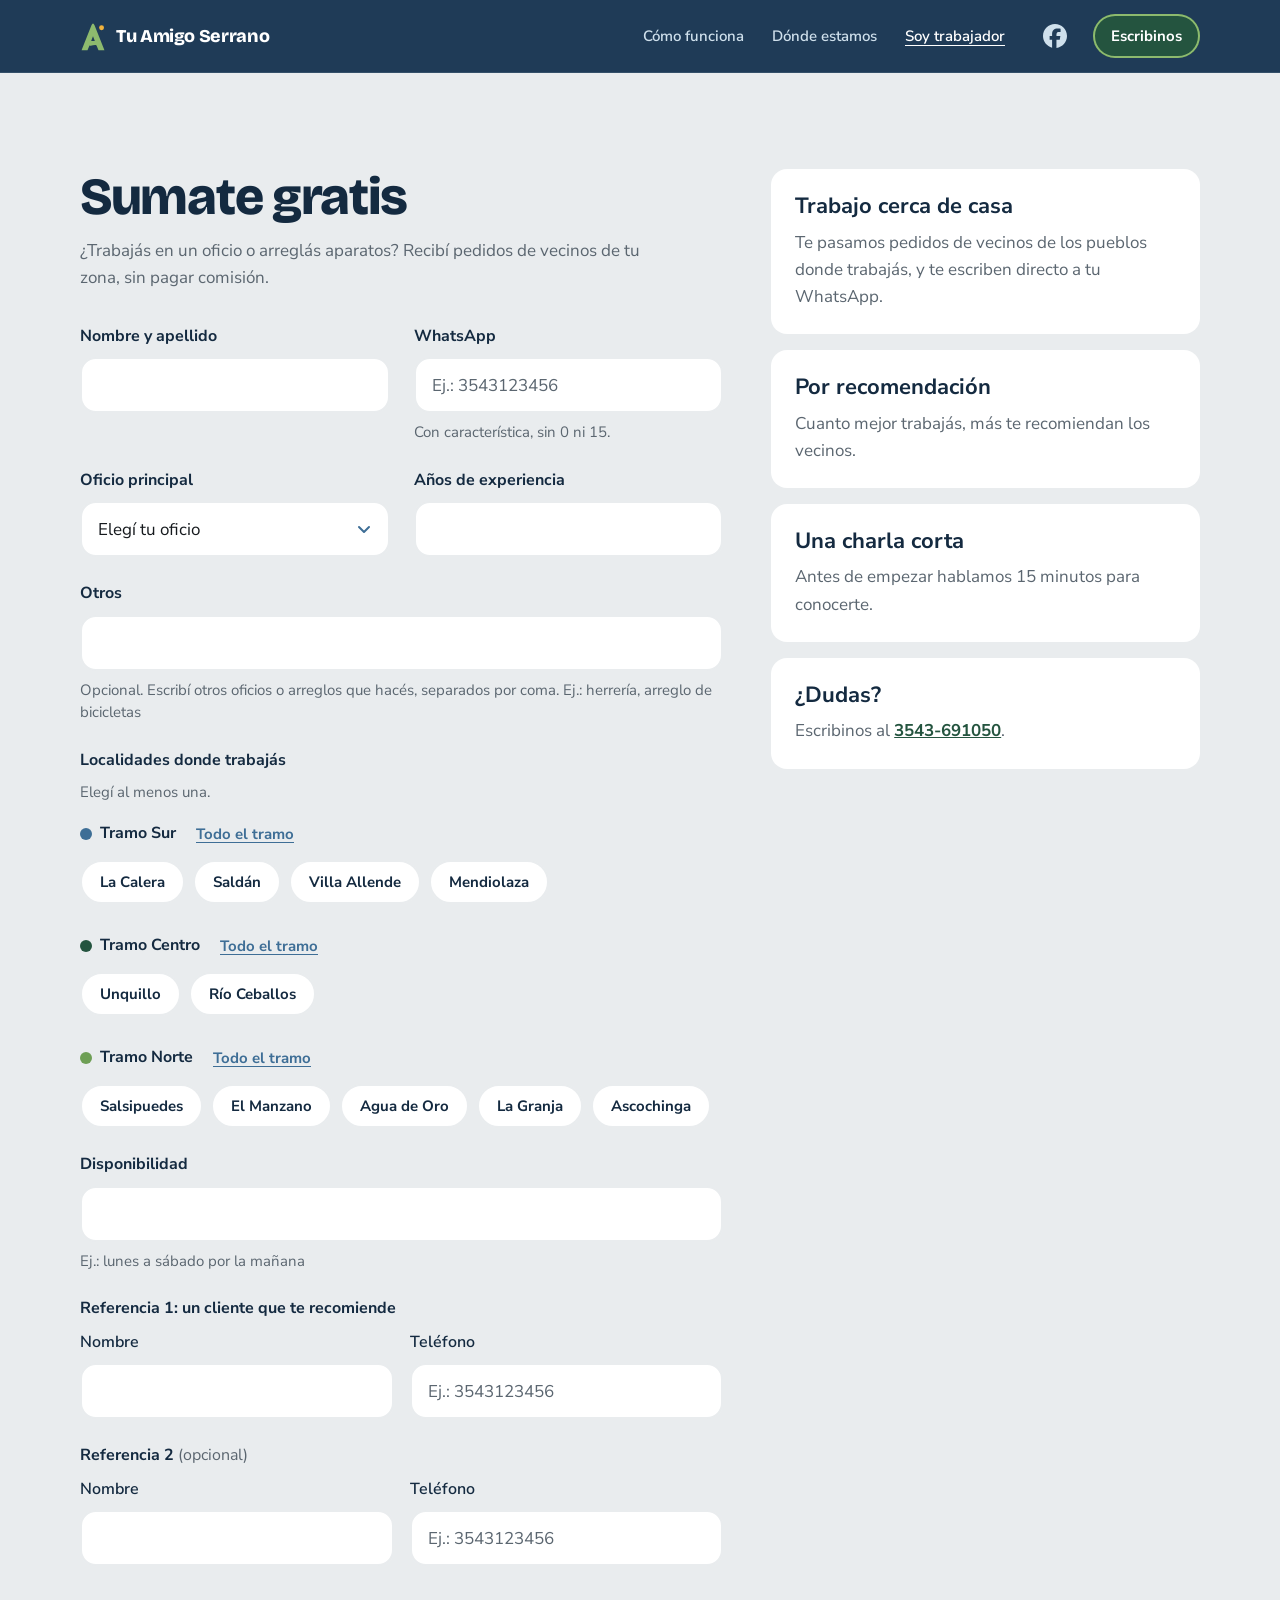
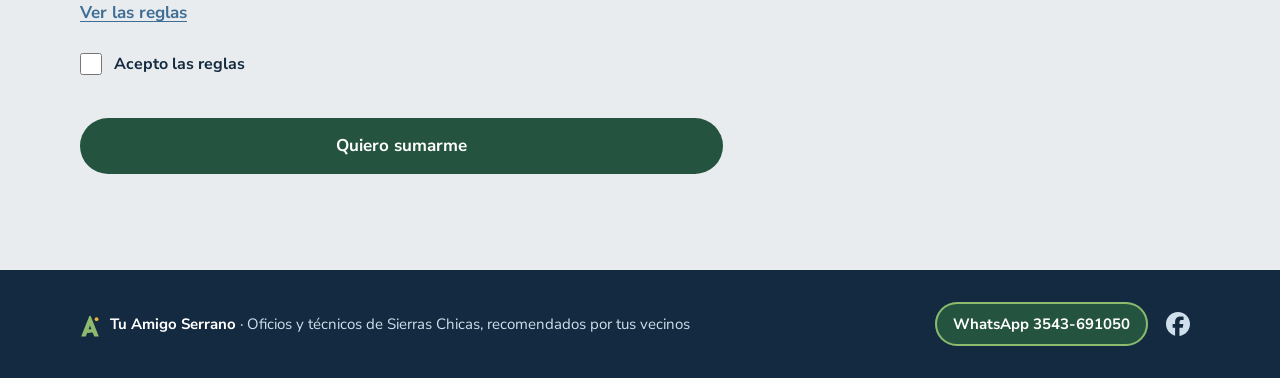
==== commit 574a6551: "Tarjetas de "Sumate gratis": cerca de casa y por recomendación - Sale "Fotos por WhatsApp" (pedido d" ====
--- a/sumate.html
+++ b/sumate.html
@@ -263,16 +263,16 @@
           <!-- Tarjetas al costado (en celular quedan debajo del botón) -->
           <ul class="alta__tarjetas">
             <li class="razon">
-              <h3>Gratis y sin comisión</h3>
-              <p>No te cobramos nada, ni ahora ni por cada trabajo.</p>
+              <h3>Trabajo cerca de casa</h3>
+              <p>Te pasamos pedidos de vecinos de los pueblos donde trabajás, y te escriben directo a tu WhatsApp.</p>
+            </li>
+            <li class="razon">
+              <h3>Por recomendación</h3>
+              <p>Cuanto mejor trabajás, más te recomiendan los vecinos.</p>
             </li>
             <li class="razon">
               <h3>Una charla corta</h3>
               <p>Antes de empezar hablamos 15 minutos para conocerte.</p>
-            </li>
-            <li class="razon">
-              <h3>Fotos por WhatsApp</h3>
-              <p>No hace falta subir nada acá: te las pedimos después.</p>
             </li>
             <li class="razon">
               <h3>¿Dudas?</h3>
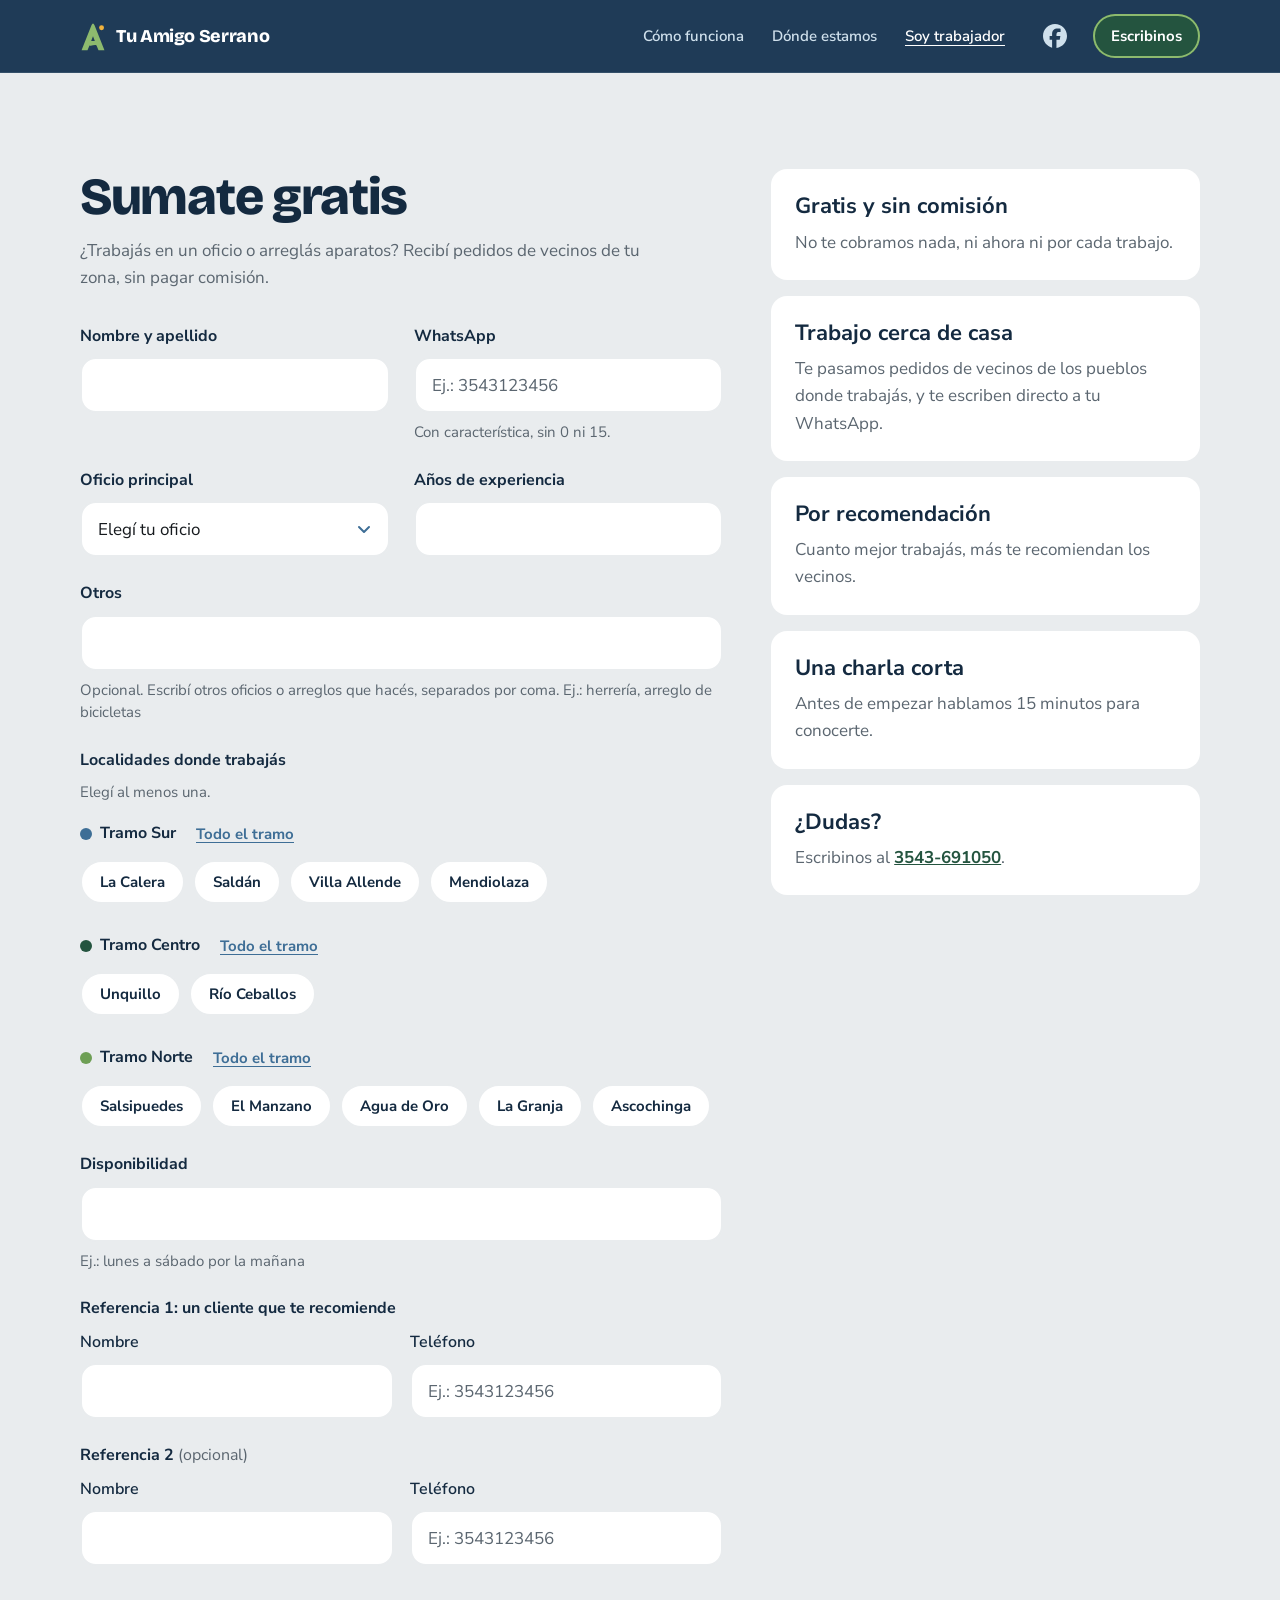
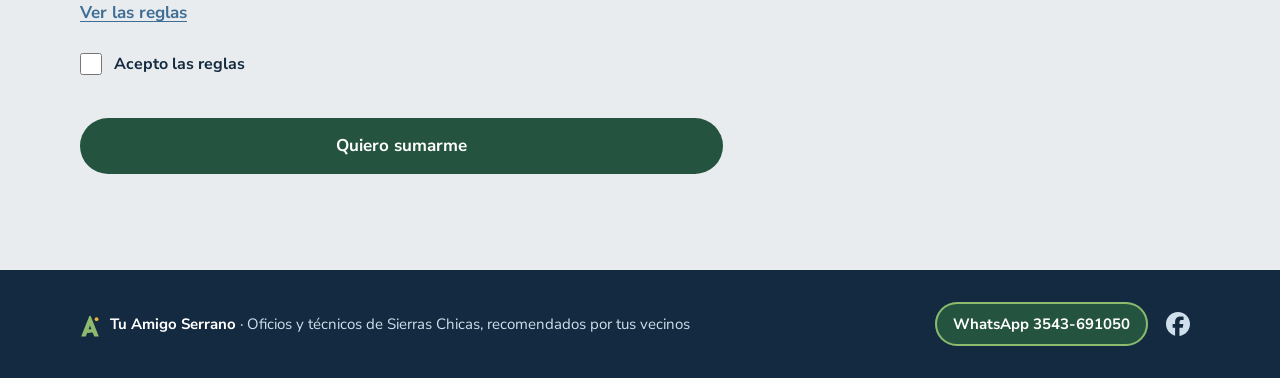
==== commit 747aaed6: "Vuelve "Gratis y sin comisión" y saltos de línea unificados - "Gratis y sin comisión" vuelve como pr" ====
--- a/sumate.html
+++ b/sumate.html
@@ -262,6 +262,10 @@
 
           <!-- Tarjetas al costado (en celular quedan debajo del botón) -->
           <ul class="alta__tarjetas">
+            <li class="razon">
+              <h3>Gratis y sin comisión</h3>
+              <p>No te cobramos nada, ni ahora ni por cada trabajo.</p>
+            </li>
             <li class="razon">
               <h3>Trabajo cerca de casa</h3>
               <p>Te pasamos pedidos de vecinos de los pueblos donde trabajás, y te escriben directo a tu WhatsApp.</p>
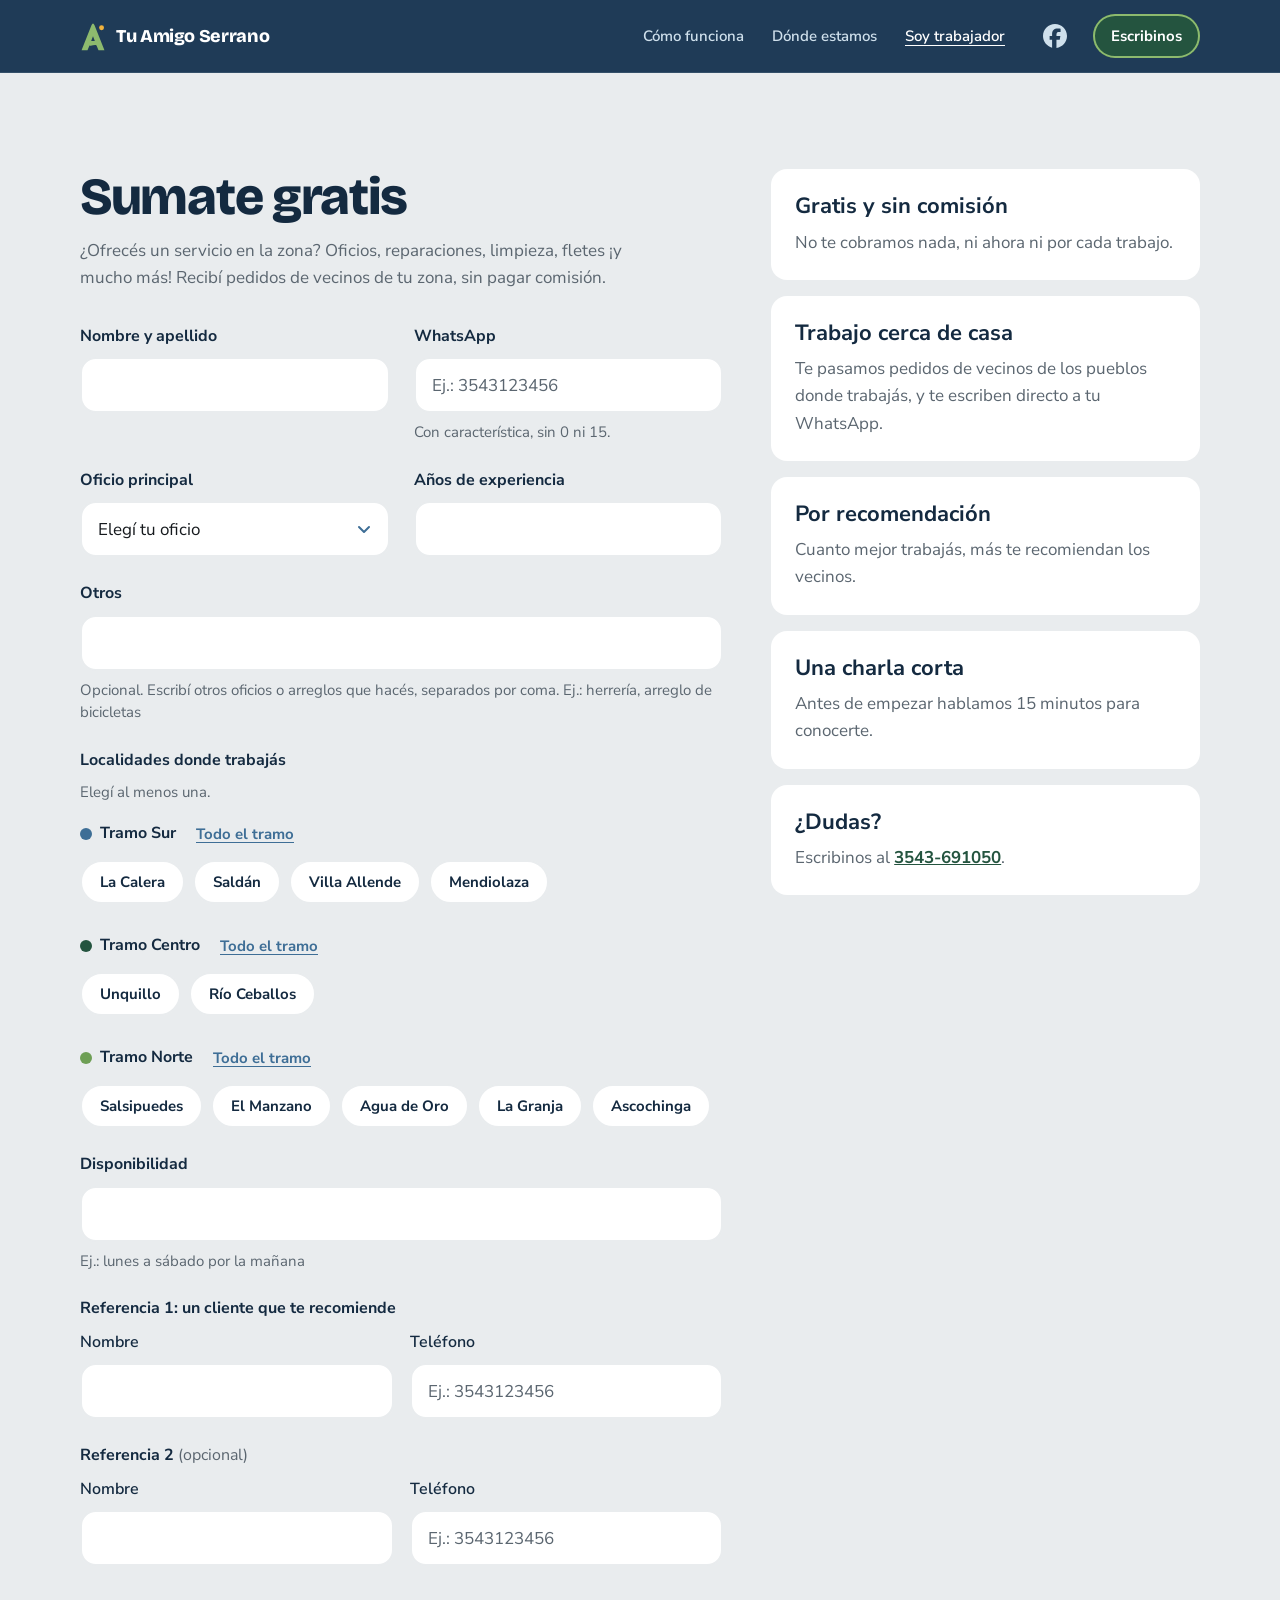
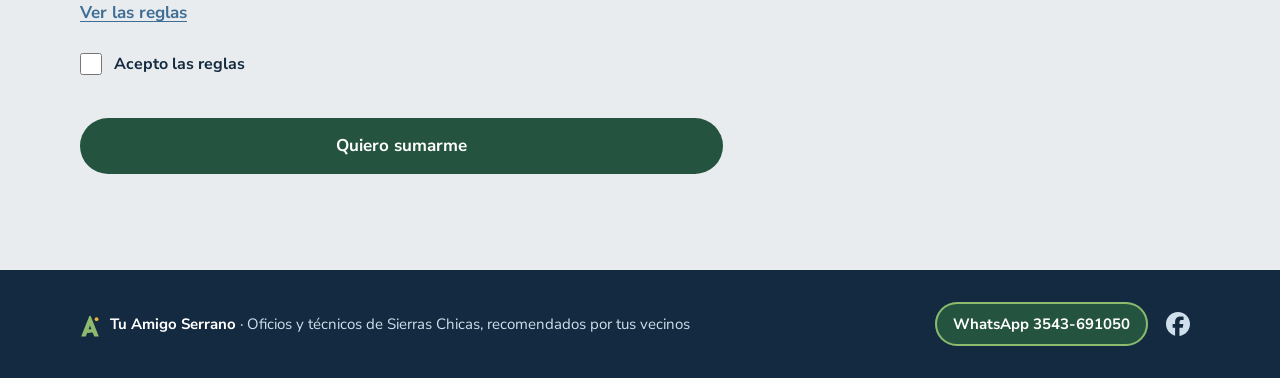
==== commit 6d3ef7c1: "Sumate: "¿Ofrecés un servicio en la zona?" en vez de "¿Trabajás en un oficio?" Co-Authored-By: Claud" ====
--- a/sumate.html
+++ b/sumate.html
@@ -6,7 +6,7 @@
 
   <!-- ===== SEO básico ===== -->
   <title>Sumate gratis · Tu Amigo Serrano</title>
-  <meta name="description" content="¿Trabajás en un oficio o arreglás aparatos en Sierras Chicas? Sumate gratis a Tu Amigo Serrano y recibí pedidos de vecinos de tu zona, sin pagar comisión.">
+  <meta name="description" content="¿Ofrecés un servicio en Sierras Chicas? Oficios, reparaciones, limpieza, fletes ¡y mucho más! Sumate gratis a Tu Amigo Serrano y recibí pedidos de vecinos de tu zona, sin pagar comisión.">
   <meta name="theme-color" content="#1F3B57">
 
   <!-- ===== Open Graph: cómo se ve el link al compartirlo por WhatsApp/Facebook =====
@@ -15,7 +15,7 @@
   <meta property="og:locale" content="es_AR">
   <meta property="og:site_name" content="Tu Amigo Serrano">
   <meta property="og:title" content="Sumate gratis · Tu Amigo Serrano">
-  <meta property="og:description" content="¿Trabajás en un oficio o arreglás aparatos en Sierras Chicas? Sumate gratis a Tu Amigo Serrano y recibí pedidos de vecinos de tu zona, sin pagar comisión.">
+  <meta property="og:description" content="¿Ofrecés un servicio en Sierras Chicas? Oficios, reparaciones, limpieza, fletes ¡y mucho más! Sumate gratis a Tu Amigo Serrano y recibí pedidos de vecinos de tu zona, sin pagar comisión.">
   <meta property="og:url" content="https://tuamigoserrano.vercel.app/sumate.html">
   <meta property="og:image" content="https://tuamigoserrano.vercel.app/img/og.png">
   <meta property="og:image:width" content="1200">
@@ -98,7 +98,7 @@
         <div class="alta">
           <div class="alta__principal">
             <h1 id="titulo-alta">Sumate gratis</h1>
-            <p class="alta__bajada">¿Trabajás en un oficio o arreglás aparatos? Recibí pedidos de vecinos de tu zona, sin pagar comisión.</p>
+            <p class="alta__bajada">¿Ofrecés un servicio en la zona? Oficios, reparaciones, limpieza, fletes ¡y mucho más! Recibí pedidos de vecinos de tu zona, sin pagar comisión.</p>
 
             <!-- novalidate: apagamos los mensajes automáticos del navegador
                  para mostrar los nuestros, al lado de cada campo -->
--- a/css/styles.css
+++ b/css/styles.css
@@ -751,6 +751,64 @@
   border-radius: var(--radio-tarjeta);
 }
 
+/* Calificación de los vecinos: una tarjeta a todo el ancho debajo de
+   las 4 razones. Las estrellas son uno de los pocos usos permitidos del
+   amarillo (guía de marca: amarillo = sol, estrellas y sello). */
+.calificacion {
+  display: grid;
+  gap: 24px;
+  margin-top: 16px;
+  padding: 28px 24px;
+  background: var(--blanco);
+  border-radius: var(--radio-tarjeta);
+}
+.calificacion__estrellas {
+  display: flex;
+  gap: 4px;
+  margin: 0 0 12px;
+}
+.calificacion__estrellas svg { fill: var(--amarillo-sol); }
+.calificacion h3 {
+  margin-bottom: 8px;
+  font-size: var(--tam-h3);
+}
+.calificacion__titulo p:last-child { color: var(--gris-piedra); }
+.calificacion__pasos {
+  display: grid;
+  gap: 16px;
+  margin: 0;
+  padding: 0;
+  list-style: none;
+  counter-reset: paso-calificacion;
+}
+/* Cada punto lleva su número en un círculo verde serrano */
+.calificacion__pasos li {
+  position: relative;
+  padding-left: 48px;
+  color: var(--gris-piedra);
+  counter-increment: paso-calificacion;
+}
+.calificacion__pasos li::before {
+  content: counter(paso-calificacion);
+  position: absolute;
+  left: 0;
+  top: 0;
+  display: grid;
+  place-items: center;
+  width: 32px;
+  height: 32px;
+  border-radius: 50%;
+  background: var(--verde-serrano);
+  color: var(--blanco);
+  font-family: var(--fuente-titulos);
+  font-weight: 800;
+  font-size: 0.9375rem;
+}
+.calificacion__pasos strong {
+  display: block;
+  color: var(--negro-carbon);
+}
+
 
 
 /* ---------- 9. Dónde estamos: pueblos + mapa real ----------
@@ -765,6 +823,32 @@
   margin-top: -0.75rem;
   color: var(--gris-piedra);
 }
+/* Botón "Buscar el pueblo más cercano a mí": contorno, para no competir
+   con los botones verdes de WhatsApp */
+.ubicacion { margin-top: 20px; }
+.ubicacion__boton {
+  display: inline-flex;
+  align-items: center;
+  gap: 10px;
+  min-height: 44px;
+  padding: 0 18px;
+  border: 2px solid var(--azul-lago);
+  border-radius: var(--radio-pildora);
+  background: var(--blanco);
+  color: var(--azul-profundo);
+  font: 700 0.9375rem/1.2 var(--fuente-texto);
+  cursor: pointer;
+}
+.ubicacion__boton svg { fill: none; stroke: currentColor; stroke-width: 2; }
+.ubicacion__boton:hover { background: var(--celeste-niebla); }
+.ubicacion__boton:disabled { cursor: progress; opacity: 0.7; }
+.ubicacion__estado {
+  margin: 8px 0 0;
+  font-size: var(--tam-chico);
+  color: var(--gris-piedra);
+}
+.ubicacion__estado:empty { display: none; }
+
 .zona__texto > .zona__nota {
   margin-top: 20px;
   font-size: var(--tam-chico);
@@ -1508,6 +1592,21 @@
     grid-template-columns: repeat(4, 1fr);
   }
 
+  /* En compu: título a la izquierda, los 3 puntos a la derecha en fila */
+  .calificacion {
+    gap: 28px;
+    padding: 36px 40px;
+  }
+  /* El título en una fila: estrellas, nombre y bajada uno al lado del otro */
+  .calificacion__titulo {
+    display: flex;
+    flex-wrap: wrap;
+    align-items: center;
+    column-gap: 20px;
+  }
+  .calificacion__titulo > * { margin: 0; }
+  .calificacion__pasos { grid-template-columns: repeat(3, 1fr); gap: 24px; }
+
   .alta {
     grid-template-columns: minmax(0, 3fr) minmax(0, 2fr);
     align-items: start;
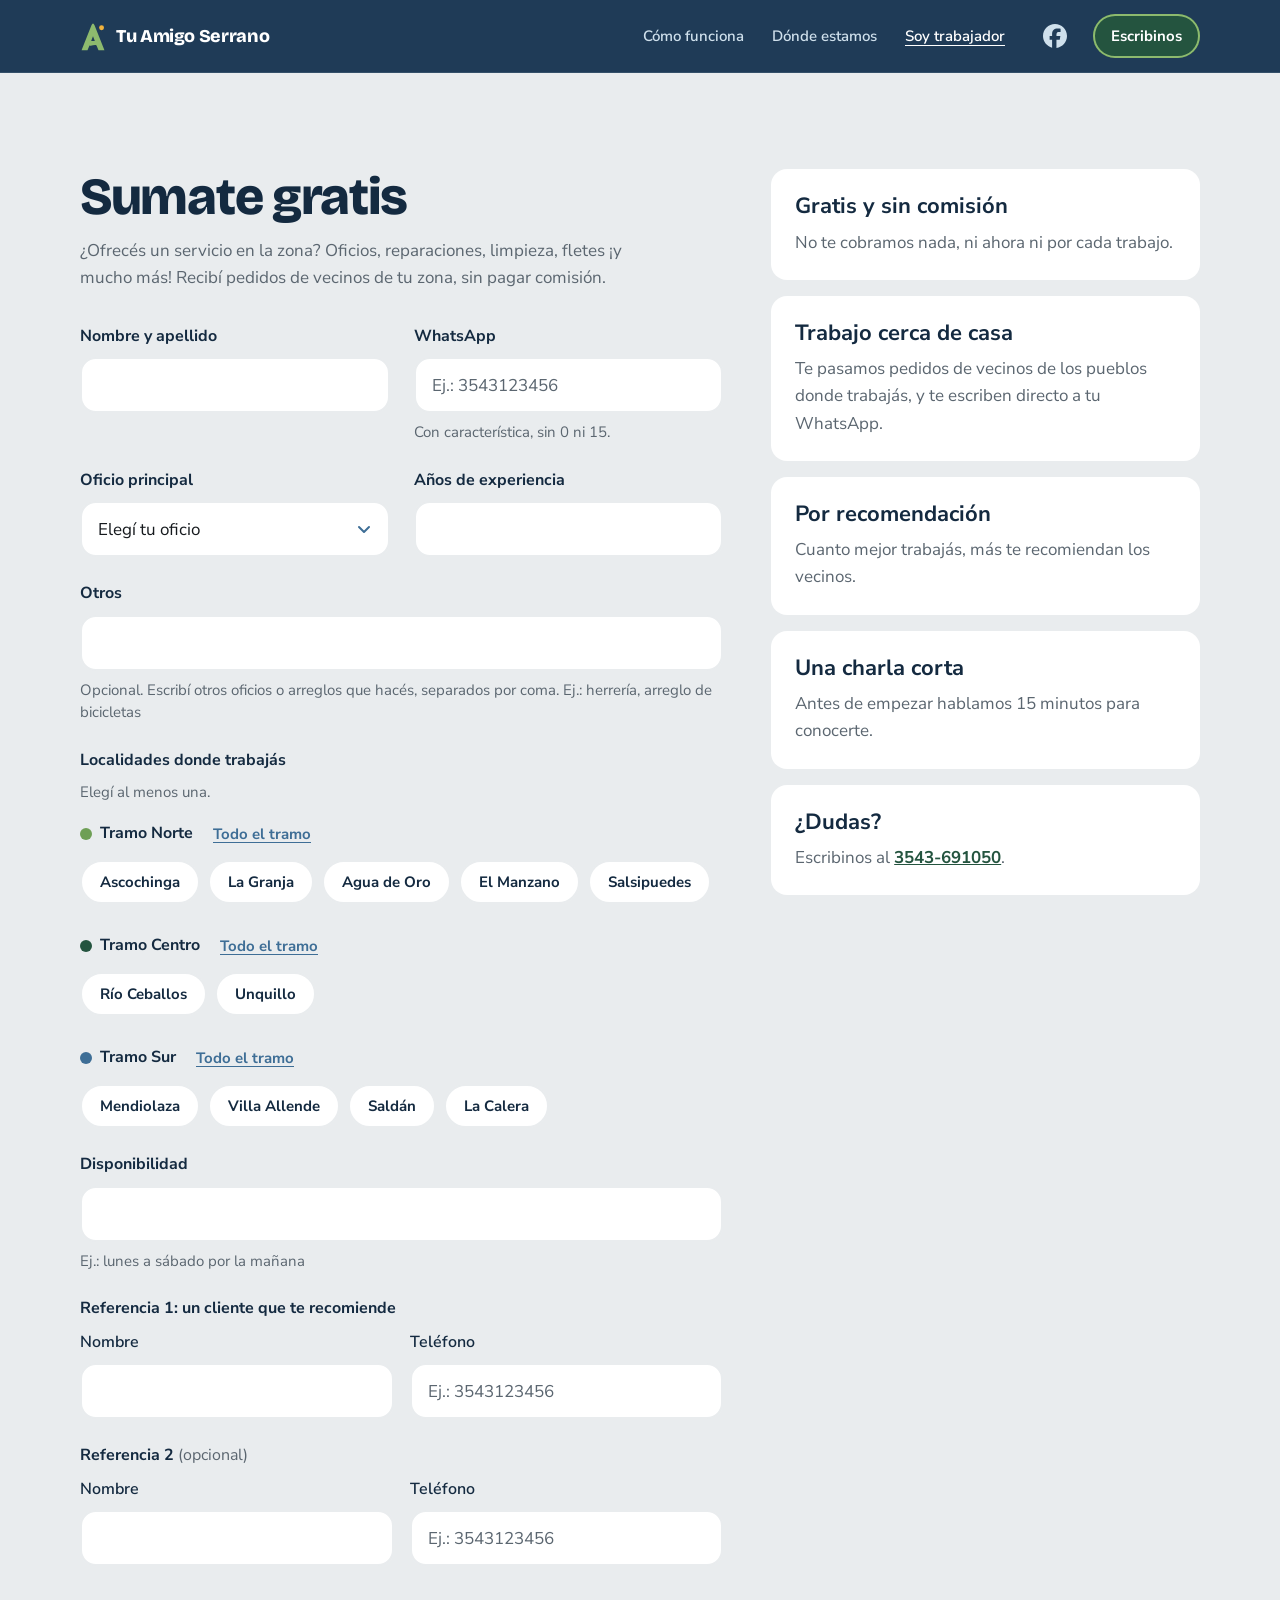
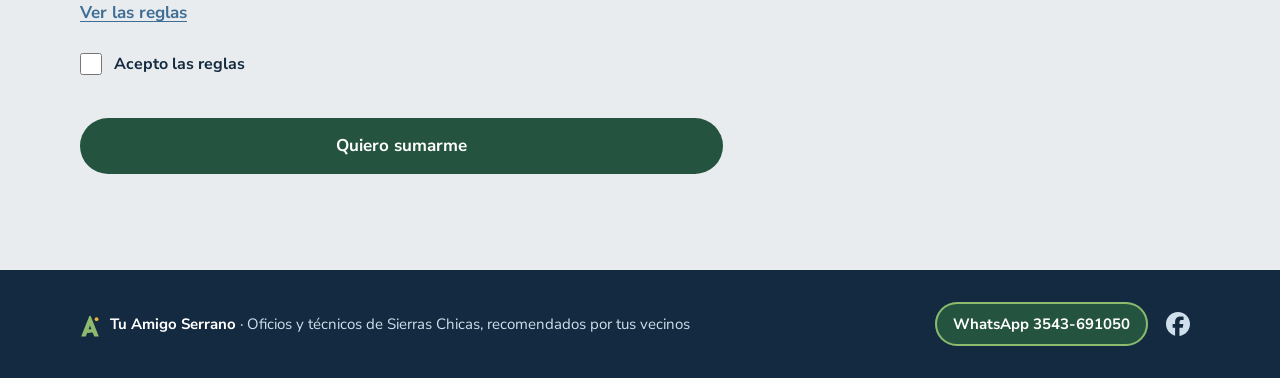
==== commit a1c35e06: "Ajustes de la auditoría: opción Otro en el oficio, tramos de norte a sur, títulos ordenados en Sumat" ====
--- a/sumate.html
+++ b/sumate.html
@@ -81,7 +81,26 @@
          data-wa="general"
          href="https://wa.me/5493543691050?text=Hola!%20Vengo%20de%20la%20web"
          target="_blank" rel="noopener">Escribinos</a>
+      <!-- Menú hamburguesa (solo celular, hasta 900 px). main.js lo abre y cierra:
+           aria-expanded le dice al lector de pantalla si está abierto. -->
+      <button type="button" class="hamburguesa" aria-expanded="false" aria-controls="menu-movil" aria-label="Abrir el menú">
+        <span class="hamburguesa__linea"></span>
+        <span class="hamburguesa__linea"></span>
+        <span class="hamburguesa__linea"></span>
+      </button>
     </div>
+
+    <nav class="menu-movil" id="menu-movil" aria-label="Secciones de la página" hidden>
+      <ul class="contenedor">
+        <li><a href="index.html#como-funciona">Cómo funciona</a></li>
+        <li><a href="index.html#zona">Dónde estamos</a></li>
+        <!-- Destacado: es la puerta para los que ofrecen un servicio -->
+        <li><a class="menu-movil__destacado" href="sumate.html" aria-current="page">
+          <span>Soy trabajador</span>
+          <span class="menu-movil__bajada">Ofrecé tu servicio · Sumate gratis</span>
+        </a></li>
+      </ul>
+    </nav>
   </header>
 
   <main id="contenido">
@@ -215,11 +234,15 @@
                   <details class="reglas__detalle">
                     <summary>Ver las reglas</summary>
                     <ul>
+                      <!-- Reglas alineadas con Contexto (24/11): verificación (sección 6)
+                           y calificaciones (sección 7). Tienen que decir lo mismo que
+                           la pregunta "Acepta las reglas" del Google Form. -->
                       <li>Tu Amigo Serrano no publica trabajos en grupos. Cuando un vecino necesita tu oficio en tu zona, le pasamos tu ficha con tu WhatsApp y te escribe directo.</li>
+                      <li>Antes de empezar tenemos una charla corta y llamamos a uno de los clientes que te recomiendan.</li>
                       <li>Al sumarte, aceptás que compartamos con los vecinos tu nombre, oficio, zonas, fotos de trabajos y número de WhatsApp.</li>
                       <li>El precio y las condiciones se arreglan entre vecino y trabajador. Tu Amigo Serrano conecta: no cobra comisión ni garantiza el trabajo.</li>
                       <li>Si te escribe un vecino, respondele aunque no puedas tomar el trabajo. Si por un tiempo no podés trabajar, avisanos y te pausamos.</li>
-                      <li>Después de cada trabajo le pedimos al vecino una calificación. Si varios vecinos cuentan que no respondiste o califican mal, tenemos una charla; si se repite, te damos de baja.</li>
+                      <li>Unos días después de cada trabajo le pedimos al vecino que te califique de 1 a 5 estrellas. Tu promedio se ve en tu ficha y los mejor calificados se recomiendan primero. Si varios vecinos cuentan que no respondiste o te califican mal, tenemos una charla; si se repite, te damos de baja.</li>
                     </ul>
                   </details>
                   <label class="casilla" for="campo-reglas">
@@ -260,7 +283,10 @@
             </div>
           </div>
 
-          <!-- Tarjetas al costado (en celular quedan debajo del botón) -->
+          <!-- Tarjetas al costado (en celular quedan debajo del botón).
+               El h2 oculto ordena los títulos para el lector de pantalla:
+               h1 "Sumate gratis" → h2 → h3 de cada tarjeta. -->
+          <h2 class="visualmente-oculto">Lo que tenés que saber</h2>
           <ul class="alta__tarjetas">
             <li class="razon">
               <h3>Gratis y sin comisión</h3>
--- a/css/styles.css
+++ b/css/styles.css
@@ -329,7 +329,7 @@
   /* espacio extra abajo para la silueta de las sierras */
   padding-bottom: clamp(170px, 19vw, 250px);   /* lugar para la cinta de oficios y las sierras */
   --foco: var(--amarillo-sol);
-  overflow-x: clip;                  /* las lomas son más anchas que la pantalla para poder moverse */
+  overflow: clip;                    /* las lomas son más anchas que la pantalla y el sol baja al scrollear: nada se asoma afuera del hero */
 }
 
 .hero__grilla {
@@ -627,7 +627,33 @@
    main.js la mueve según cuánto scrolleaste dentro de la sección y
    le pone "paso__numero--alcanzado" a cada número que ya pasó. */
 .pasos { position: relative; z-index: 0; }
-.pasos__pelotita { display: none; }
+/* Pelotita (el sol) que recorre los pasos. En celular baja por la
+   columna de los números; en compu va de costado (ver main.js). */
+.pasos__pelotita {
+  position: absolute;
+  z-index: 1;
+  top: 0;
+  left: 0;
+  width: 16px;
+  height: 16px;
+  border-radius: 50%;
+  background: var(--amarillo-sol);
+  pointer-events: none;
+  will-change: translate;            /* le avisa al navegador que se va a mover */
+}
+/* En celular, el número va a la izquierda y el texto a la derecha:
+   así la columna de los números queda libre para que pase el sol
+   sin tapar el texto. */
+@media (max-width: 959px) {
+  .paso {
+    display: grid;
+    grid-template-columns: 40px minmax(0, 1fr);
+    column-gap: 16px;
+    align-items: start;
+  }
+  .paso__numero { grid-row: span 2; margin-bottom: 0; }
+  .paso h3, .paso p { grid-column: 2; }
+}
 .paso__numero {
   position: relative;
   z-index: 2;                        /* por encima de la pelotita */
@@ -922,6 +948,25 @@
   min-height: 380px;
   background: var(--gris-niebla);        /* se ve mientras cargan las imágenes */
 }
+/* Aviso "Tocá dos veces el mapa para moverlo", abajo al centro */
+.zona__aviso {
+  position: absolute;
+  z-index: 1000;                     /* por encima de las capas de Leaflet (dentro del marco aislado) */
+  left: 50%;
+  bottom: 28px;
+  translate: -50% 0;
+  margin: 0;
+  padding: 8px 16px;
+  border-radius: var(--radio-pildora);
+  background: rgba(20, 42, 64, 0.85);
+  color: var(--blanco);
+  font-size: 0.875rem;
+  font-weight: 700;
+  white-space: nowrap;
+  pointer-events: none;              /* no tapa los toques al mapa */
+}
+.zona__marco--activo { outline: 3px solid var(--verde-loma); outline-offset: 3px; }
+
 .zona__capas {                            /* botones Mapa / Satélite, arriba a la derecha (el zoom de Leaflet va a la izquierda) */
   position: absolute;
   top: 12px;
@@ -1504,19 +1549,6 @@
   .pasos {
     grid-template-columns: repeat(3, 1fr);
   }
-  .pasos__pelotita {
-    display: block;
-    position: absolute;
-    z-index: 1;
-    top: 0;
-    left: 0;
-    width: 16px;
-    height: 16px;
-    border-radius: 50%;
-    background: var(--amarillo-sol);
-    pointer-events: none;
-    will-change: translate;          /* le avisa al navegador que se va a mover */
-  }
 
 
   .pie {
@@ -1532,6 +1564,104 @@
   .flotante {
     display: none;
   }
+}
+
+/* Celulares muy angostos (hasta 374 px): el nombre y "Escribinos" un poco
+   más chicos para que entren junto con la hamburguesa */
+@media (max-width: 374px) {
+  .marca { font-size: 1rem; gap: 8px; }
+  .cabecera .boton--chico { padding-inline: 12px; }
+}
+
+/* Texto que solo leen los lectores de pantalla (no se ve, pero existe) */
+.visualmente-oculto {
+  position: absolute;
+  width: 1px;
+  height: 1px;
+  margin: -1px;
+  padding: 0;
+  overflow: hidden;
+  clip: rect(0 0 0 0);
+  white-space: nowrap;
+  border: 0;
+}
+
+/* ---------- Menú hamburguesa (celular y tablet, hasta 900 px) ----------
+   Tres rayitas que se convierten en una X al abrir. El panel baja
+   debajo del header (que es sticky, así que acompaña al scroll). */
+.hamburguesa {
+  display: inline-grid;
+  place-content: center;
+  gap: 5px;
+  width: 44px;
+  height: 44px;
+  margin-left: -8px;                 /* el gap del header ya separa; lo acercamos al botón */
+  padding: 0;
+  border: 0;
+  border-radius: 12px;
+  background: transparent;
+  cursor: pointer;
+}
+.hamburguesa__linea {
+  display: block;
+  width: 22px;
+  height: 2.5px;
+  border-radius: 2px;
+  background: var(--blanco);
+  transition: transform 0.2s, opacity 0.2s;
+}
+/* Abierto: la de arriba y la de abajo giran y forman la X */
+.hamburguesa[aria-expanded="true"] .hamburguesa__linea:nth-child(1) { transform: translateY(7.5px) rotate(45deg); }
+.hamburguesa[aria-expanded="true"] .hamburguesa__linea:nth-child(2) { opacity: 0; }
+.hamburguesa[aria-expanded="true"] .hamburguesa__linea:nth-child(3) { transform: translateY(-7.5px) rotate(-45deg); }
+
+.menu-movil {
+  position: absolute;
+  left: 0;
+  right: 0;
+  top: 100%;
+  background: var(--azul-noche);
+  border-bottom: 1px solid rgba(207, 224, 236, 0.12);
+  box-shadow: 0 16px 32px rgba(10, 20, 35, 0.35);
+}
+.menu-movil ul {
+  display: flex;
+  flex-direction: column;
+  gap: 4px;
+  margin: 0 auto;
+  padding-block: 8px 20px;
+  list-style: none;
+}
+.menu-movil a {
+  display: flex;
+  align-items: center;
+  min-height: 52px;
+  color: var(--blanco);
+  font-family: var(--fuente-titulos);
+  font-weight: 800;
+  font-size: 1.25rem;
+  text-decoration: none;
+  border-bottom: 1px solid rgba(207, 224, 236, 0.12);
+}
+/* "Soy trabajador" destacado: botón verde serrano con borde verde loma,
+   como los botones del sitio, con una bajada que dice para qué es */
+.menu-movil a.menu-movil__destacado {
+  flex-direction: column;
+  align-items: flex-start;
+  justify-content: center;
+  gap: 2px;
+  margin-top: 12px;
+  padding: 12px 20px;
+  border: 0;
+  border-radius: var(--radio-tarjeta);
+  background: var(--verde-serrano);
+  box-shadow: inset 0 0 0 2px var(--verde-loma);
+}
+.menu-movil__bajada {
+  font-family: var(--fuente-texto);
+  font-weight: 600;
+  font-size: 0.875rem;
+  color: var(--celeste-niebla);
 }
 
 /* Desde 900px: menú e ícono de Facebook en el header.
@@ -1541,6 +1671,10 @@
     display: block;
     margin-left: auto;               /* empuja el menú hacia la derecha */
   }
+
+  /* En compu el menú va en el header: sin hamburguesa */
+  .hamburguesa,
+  .menu-movil { display: none; }
 
   .cabecera__facebook {
     display: inline-grid;
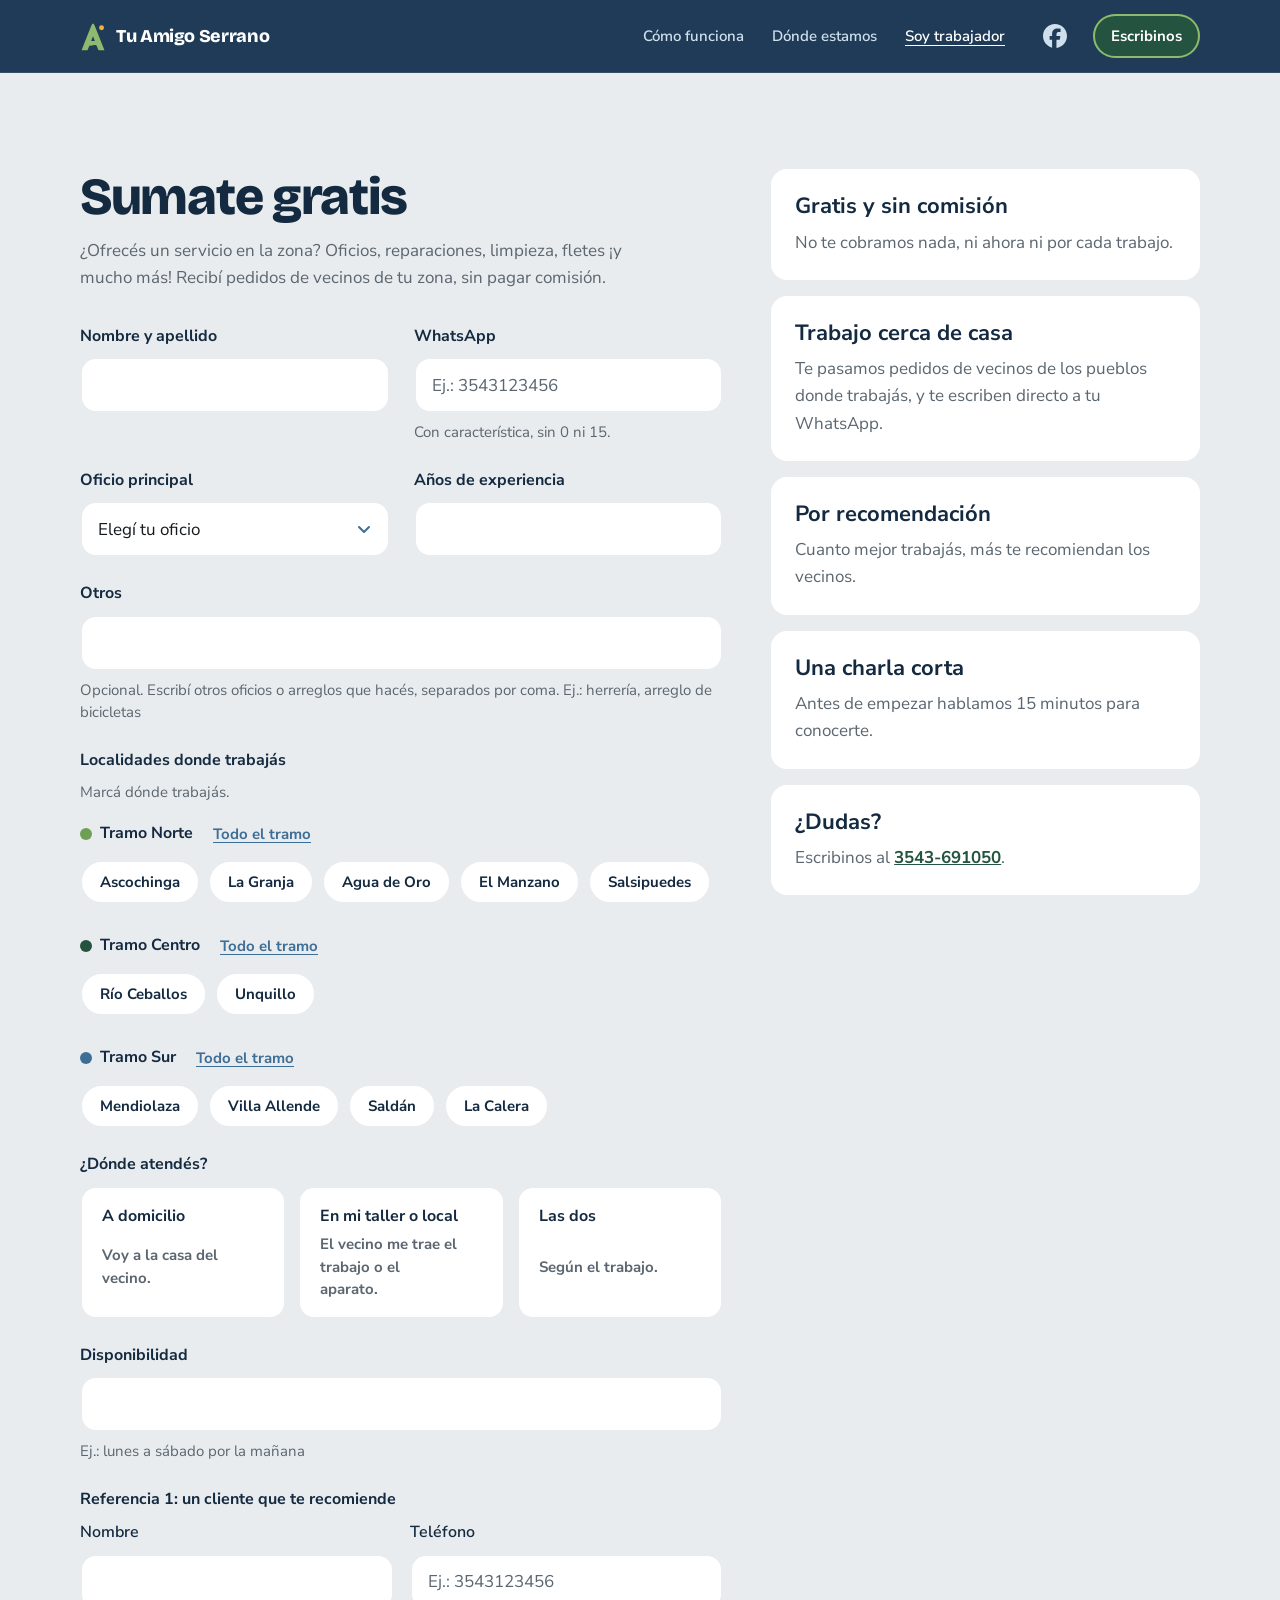
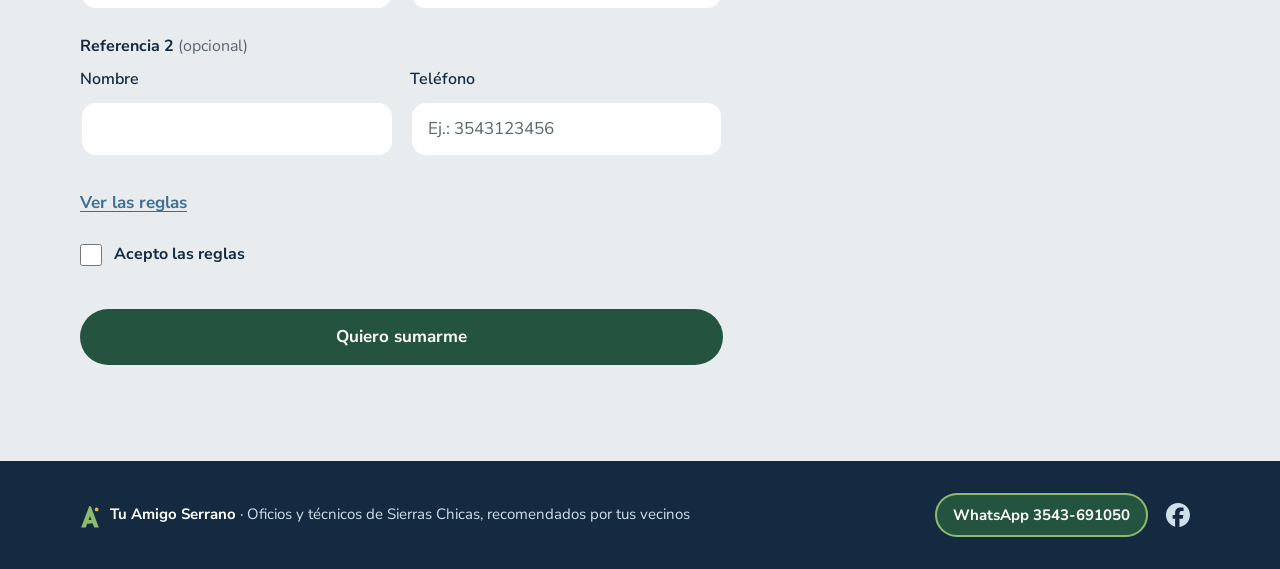
==== commit 94a2aedd: "Formulario: oficios del catálogo 23/11 y pregunta "¿Dónde atendés?" - FORM_RUBROS: salen "Portones a" ====
--- a/sumate.html
+++ b/sumate.html
@@ -174,9 +174,20 @@
 
                 <fieldset class="campo campo--ancho" id="grupo-localidades" aria-describedby="ayuda-localidades error-localidades">
                   <legend>Localidades donde trabajás</legend>
-                  <p class="campo__ayuda" id="ayuda-localidades">Elegí al menos una.</p>
+                  <!-- Esta ayuda cambia según lo que elijas en "¿Dónde atendés?" (ver alta.js) -->
+                  <p class="campo__ayuda" id="ayuda-localidades">Marcá dónde trabajás.</p>
                   <div class="chips-grupos" data-chips="localidades"></div>
                   <p class="campo__error" id="error-localidades" hidden></p>
+                </fieldset>
+
+                <!-- ¿Dónde atendés? Se elige una de tres tarjetas.
+                     Por dentro son <input type="radio"> con el mismo name: el navegador
+                     ya sabe que solo puede haber una marcada, y con el teclado se pasa
+                     de una a otra con las flechas. alta.js las arma desde config.js. -->
+                <fieldset class="campo campo--ancho" id="grupo-atiende" aria-describedby="error-atiende">
+                  <legend>¿Dónde atendés?</legend>
+                  <div class="opciones-tarjeta" data-opciones="atiende"></div>
+                  <p class="campo__error" id="error-atiende" hidden></p>
                 </fieldset>
 
                 <div class="campo campo--ancho">
--- a/css/styles.css
+++ b/css/styles.css
@@ -1236,6 +1236,71 @@
   content: "✓ ";
 }
 
+/* "¿Dónde atendés?": tarjetas para elegir una (radio por dentro).
+   Mismo lenguaje que los chips (blanco, borde gris niebla de 2 px),
+   pero más grandes y con radio-tarjeta porque llevan dos líneas.
+   Elegida: borde y tilde en verde serrano. */
+.opciones-tarjeta {
+  display: grid;
+  gap: 12px;
+}
+/* Dos clases (especificidad 0,2,0) para ganarle a ".campo label" (0,1,1),
+   que les saca el padding y cambia la letra a todas las etiquetas del formulario */
+.opciones-tarjeta .opcion-tarjeta {
+  position: relative;
+  display: grid;
+  gap: 4px;
+  min-height: 44px;
+  padding: 16px 44px 16px 20px;          /* lugar a la derecha para la tilde */
+  border: 2px solid var(--gris-niebla);
+  border-radius: var(--radio-tarjeta);
+  background: var(--blanco);
+  cursor: pointer;
+  transition: border-color 0.15s;        /* la misma transición que los chips */
+}
+.opcion-tarjeta:hover {
+  border-color: var(--verde-serrano);
+}
+/* El radio queda escondido a la vista, pero funciona con teclado y lector */
+.opcion-tarjeta input {
+  position: absolute;
+  width: 1px;
+  height: 1px;
+  margin: 0;
+  opacity: 0;
+}
+.opcion-tarjeta__titulo {
+  color: var(--azul-profundo);
+  font-weight: 700;
+}
+.opcion-tarjeta__texto {
+  color: var(--gris-piedra);
+  font-size: var(--tam-chico);
+  line-height: 1.5;
+}
+/* :has() pregunta "¿esta tarjeta tiene adentro un radio marcado?".
+   Así el borde verde se pone en toda la tarjeta, no solo en el radio. */
+.opcion-tarjeta:has(input:checked) {
+  border-color: var(--verde-serrano);
+}
+.opcion-tarjeta:has(input:checked)::after {
+  content: "✓";
+  position: absolute;
+  top: 14px;
+  right: 18px;
+  color: var(--verde-serrano);
+  font-weight: 700;
+  font-size: 1.125rem;
+}
+.opcion-tarjeta:has(input:focus-visible) {
+  outline: 3px solid var(--foco);
+  outline-offset: 2px;
+}
+/* Si falta elegir, el error marca el borde de las tres tarjetas */
+#grupo-atiende:has(#error-atiende:not([hidden])) .opcion-tarjeta {
+  border-color: var(--rojo-error);
+}
+
 /* Referencias: nombre | teléfono */
 .referencia__fila {
   display: grid;
@@ -1373,6 +1438,9 @@
   }
   .campo--ancho {
     grid-column: 1 / -1;
+  }
+  .opciones-tarjeta {                    /* las tres tarjetas en una fila */
+    grid-template-columns: repeat(3, 1fr);
   }
 }
 
